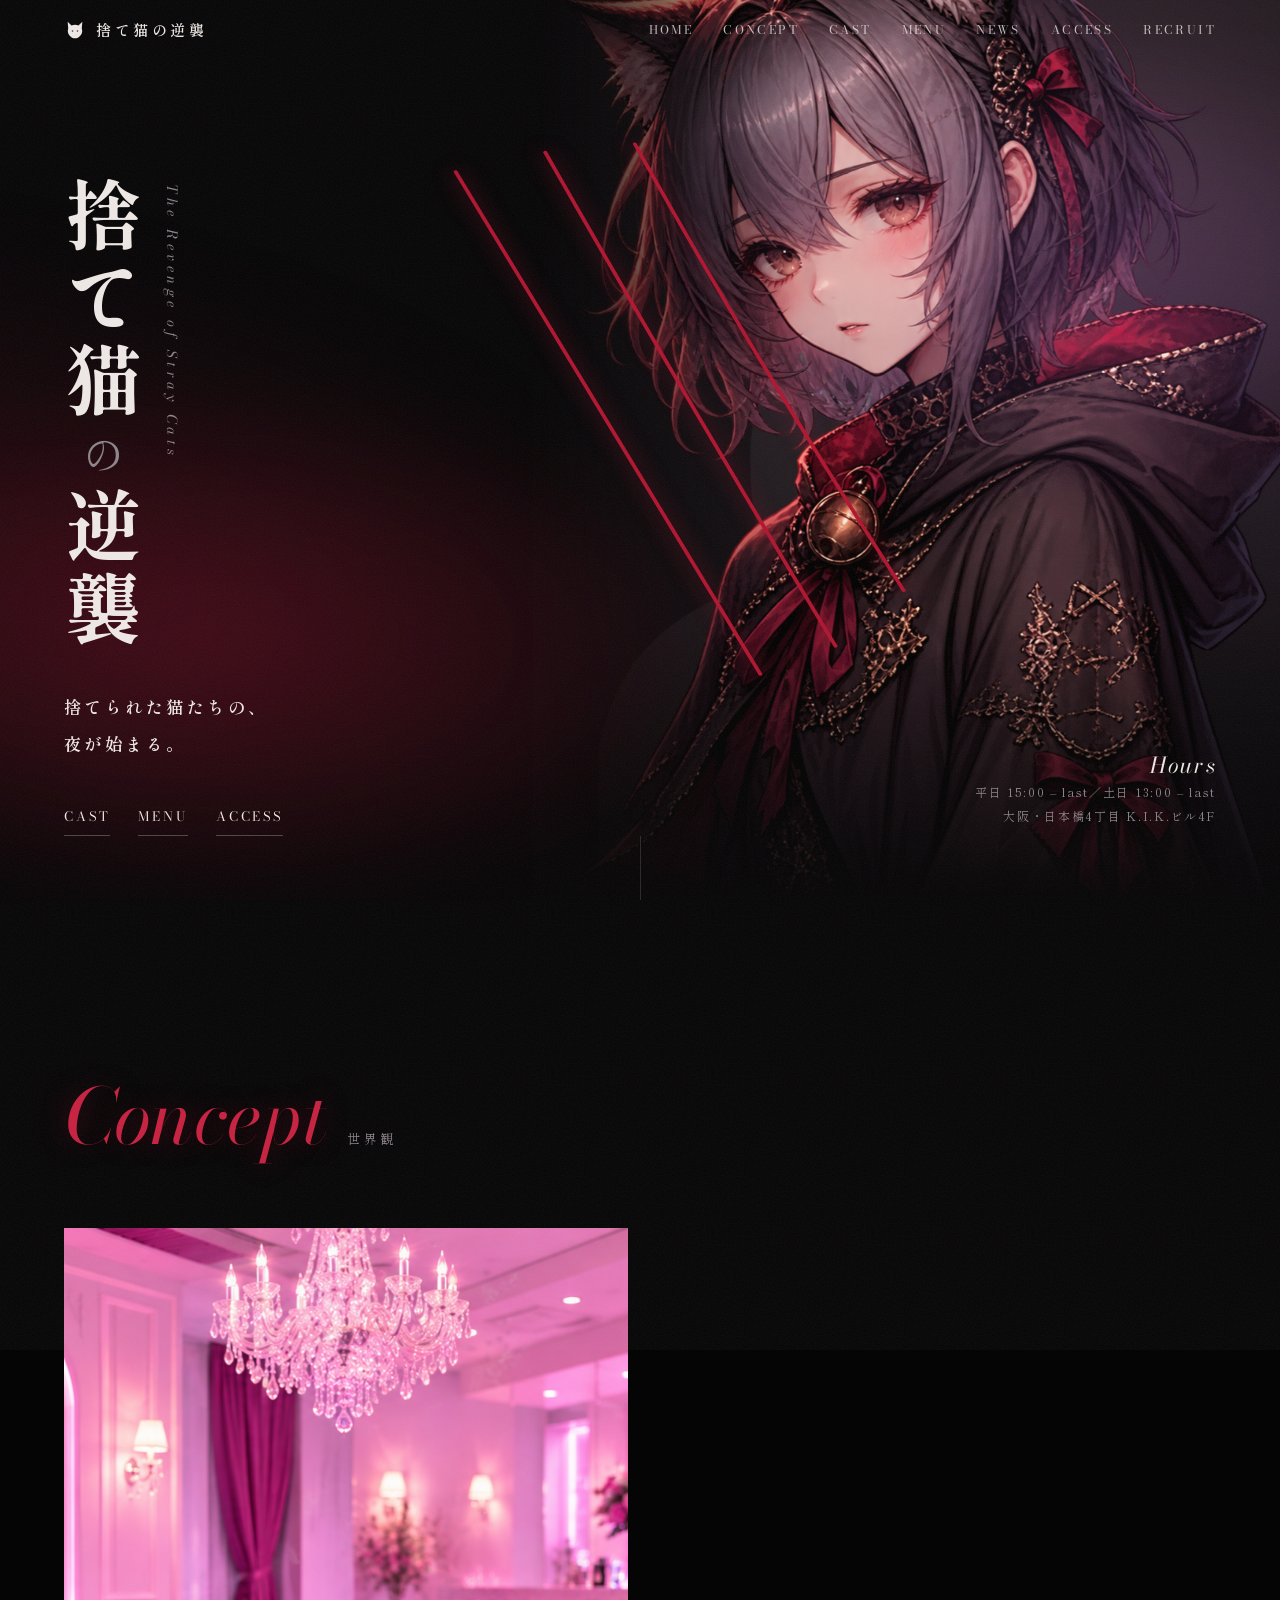
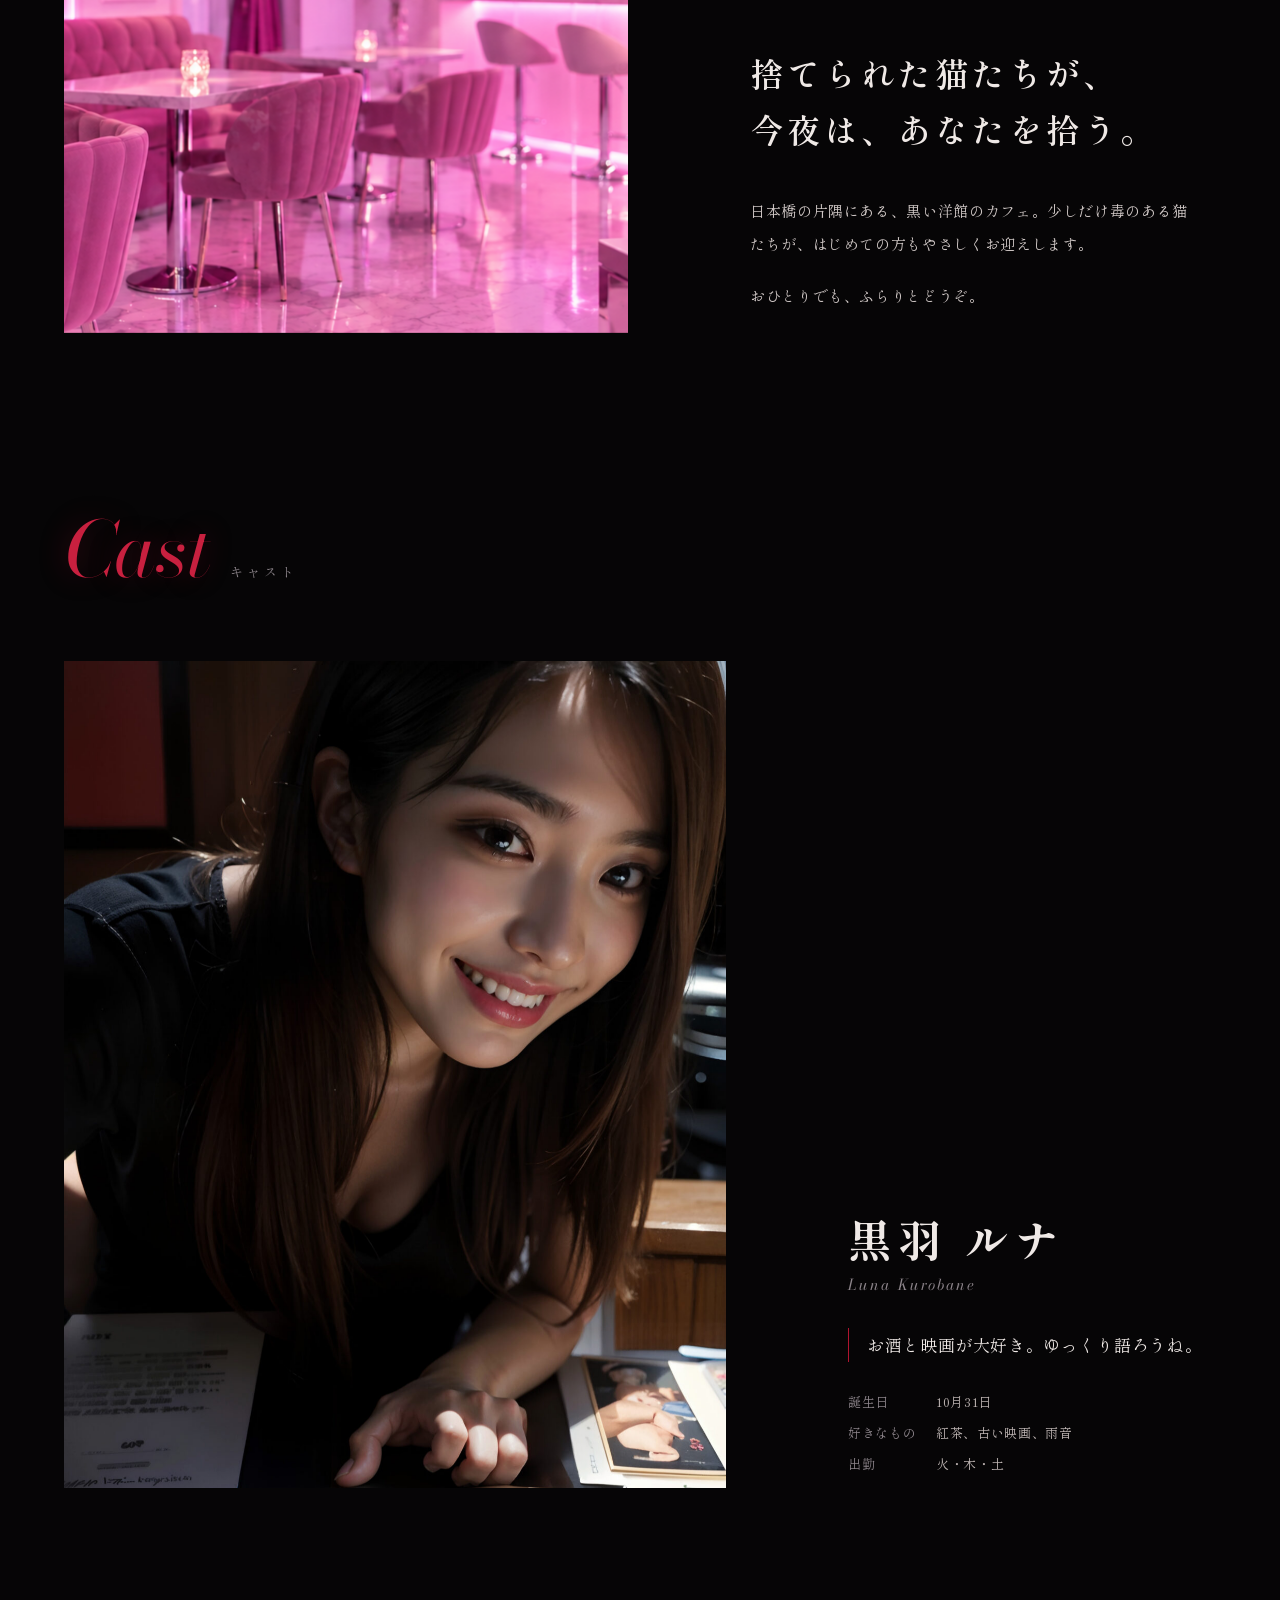
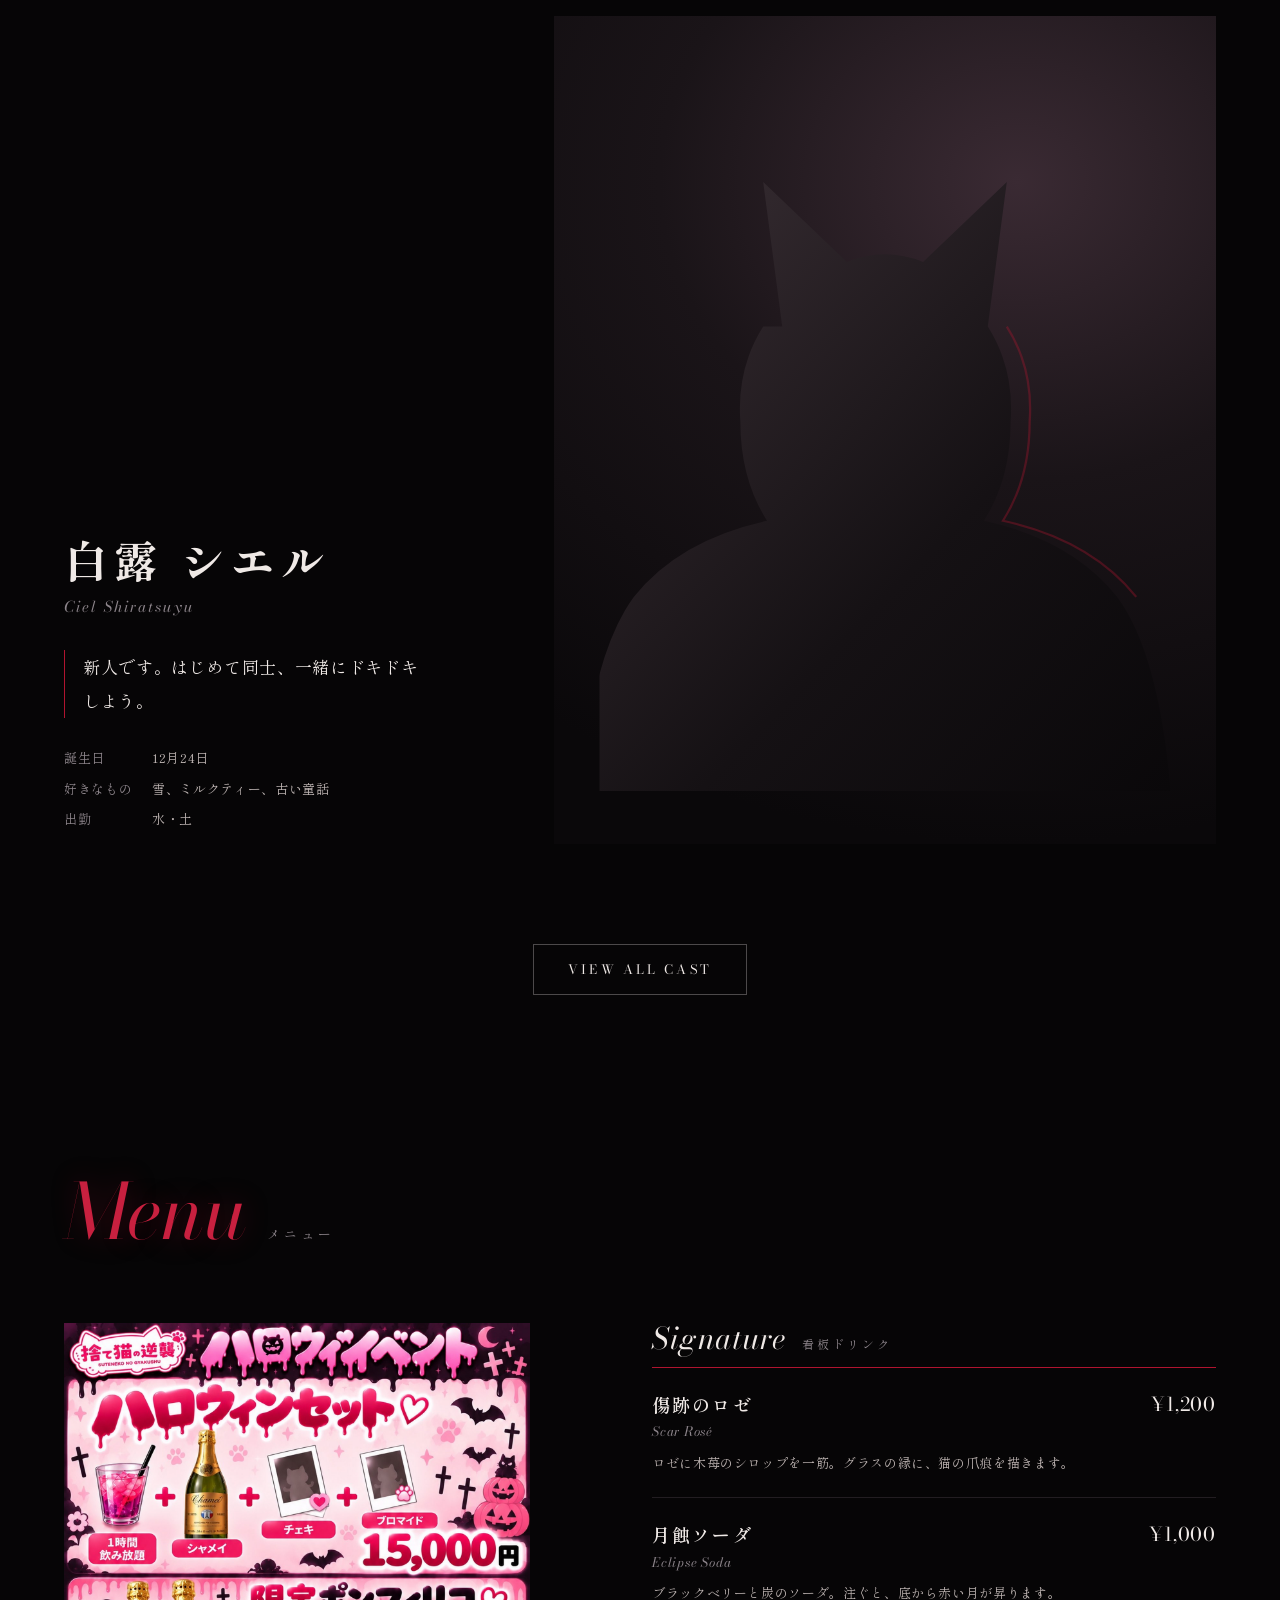
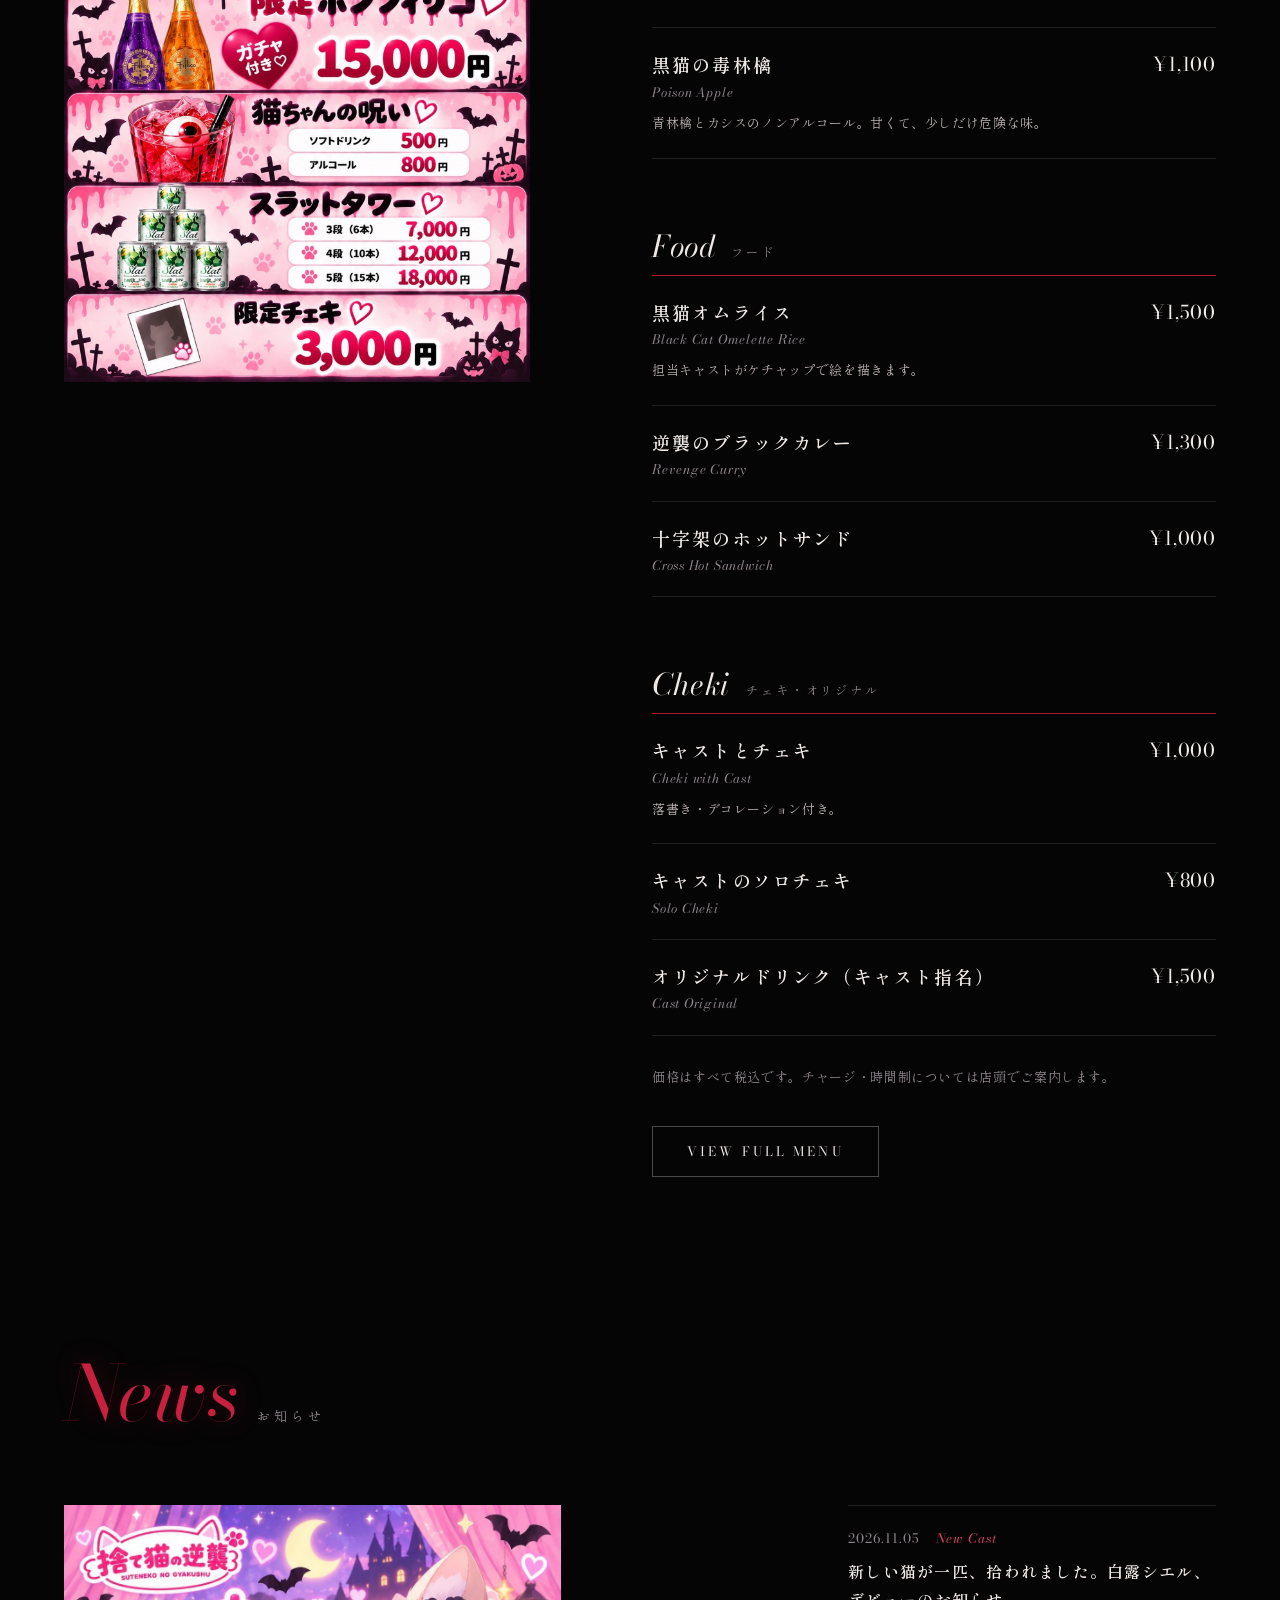
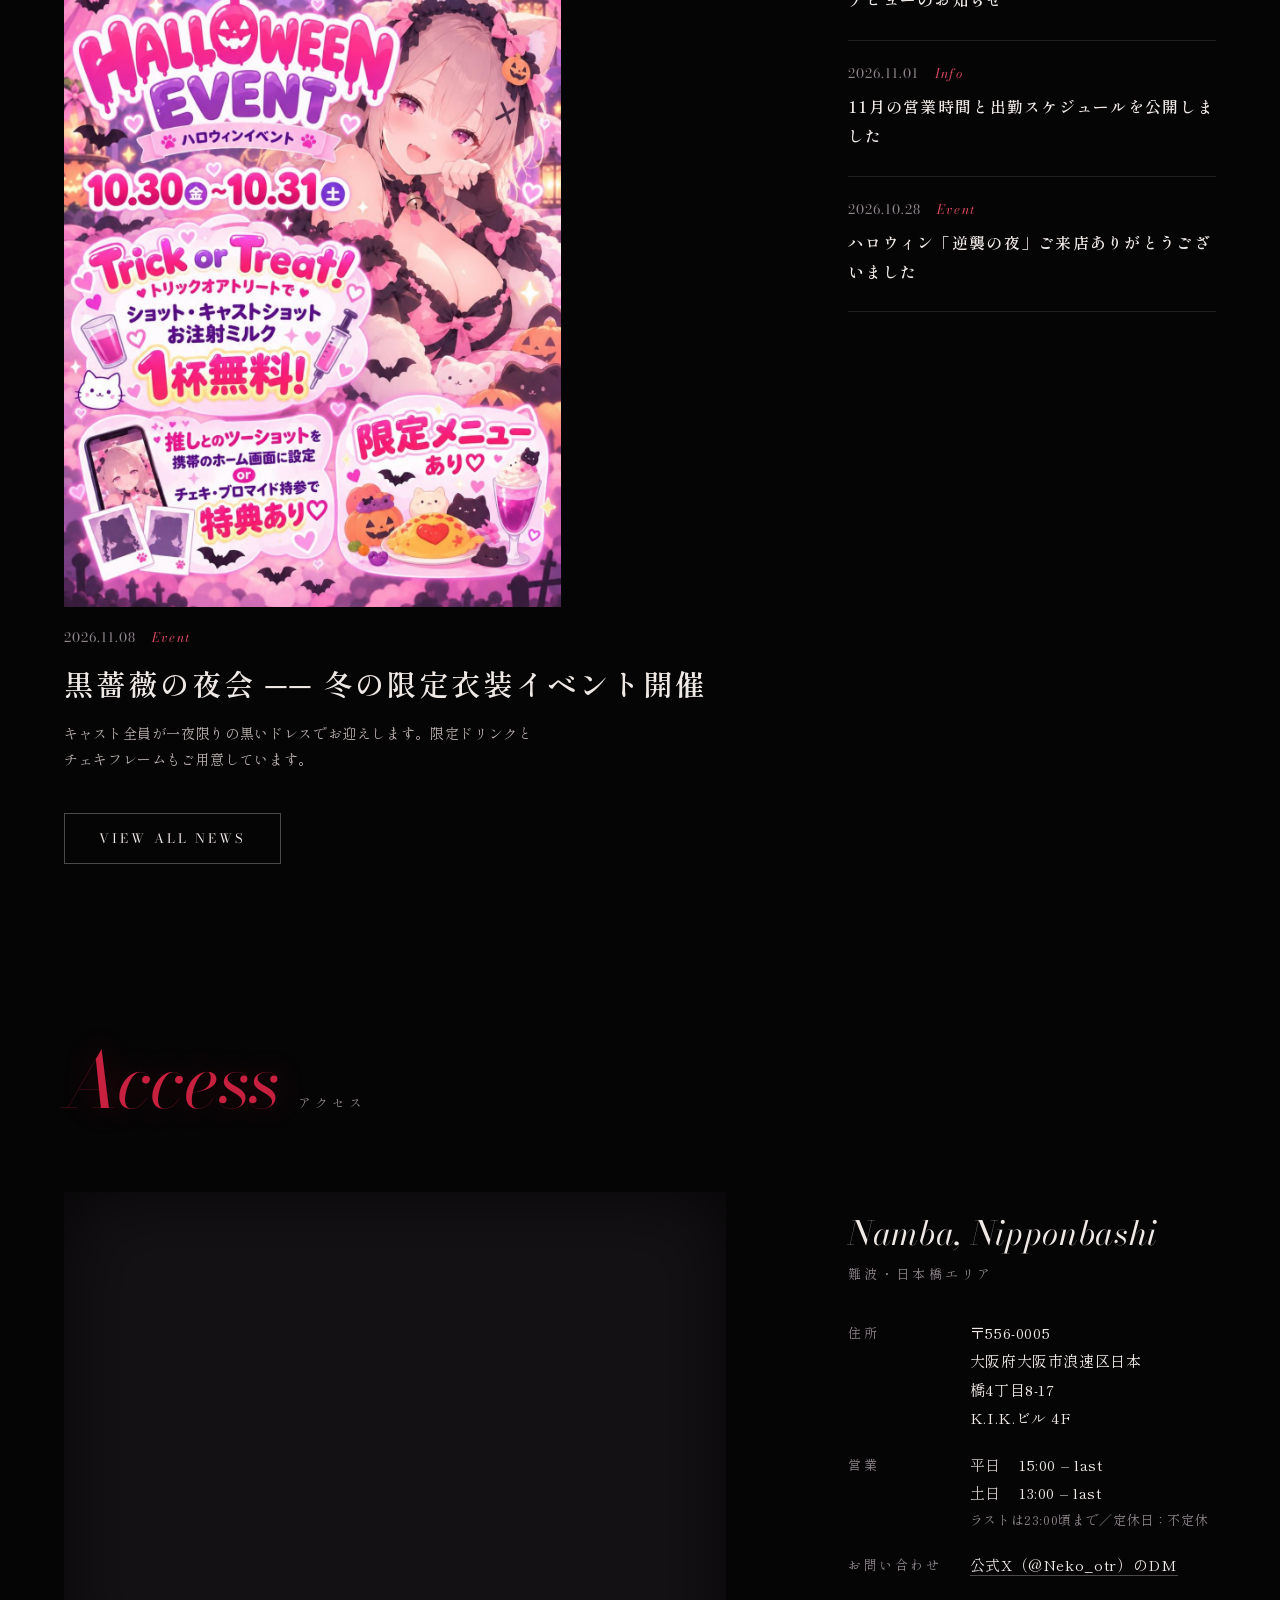
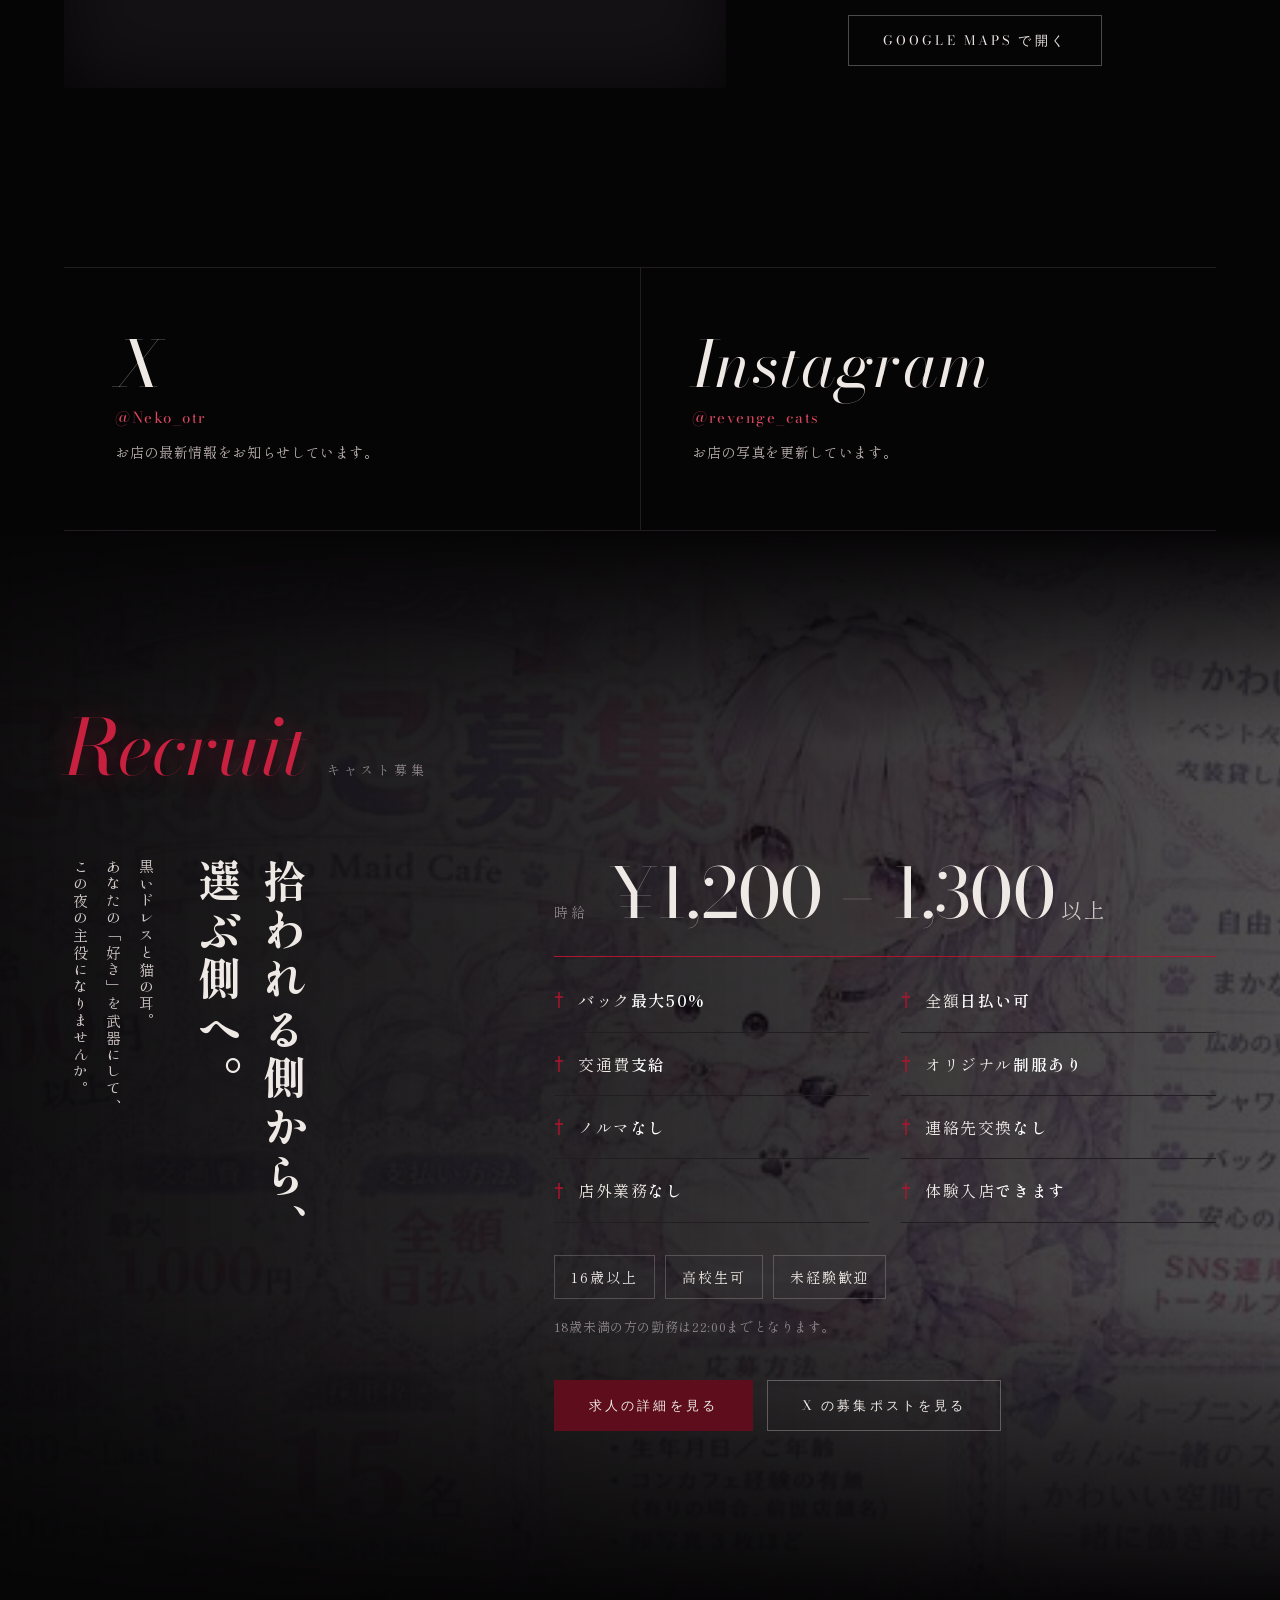
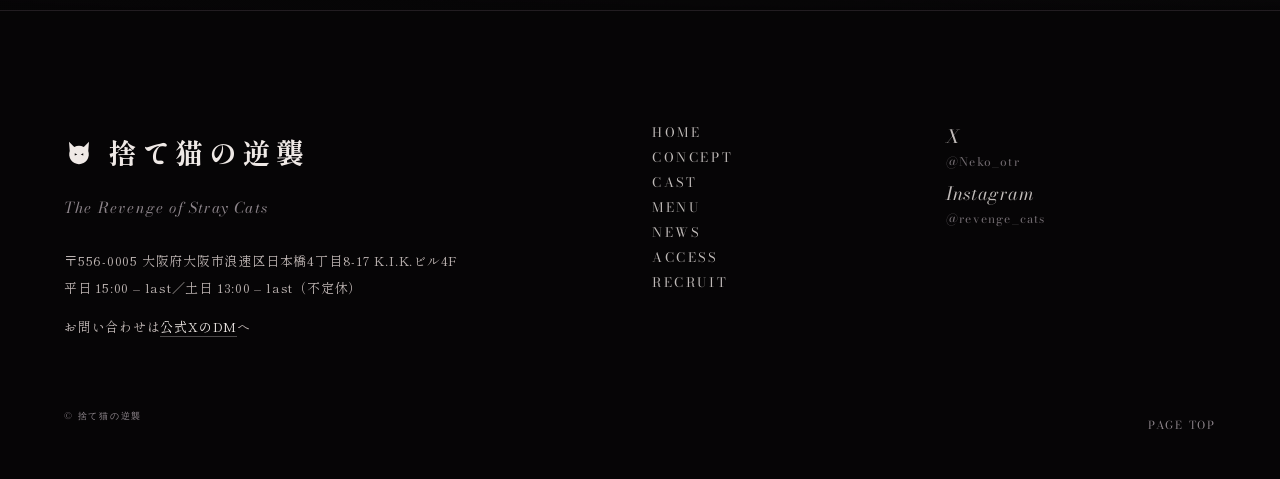
==== index.html @ 32bd5f4f "捨て猫の逆襲 公式サイトを追加 TOP・キャスト・メニュー・お知らせ・キャスト募集・404の各ページ、 共通のCSS/JS、更新用のデータ（data/）、画像、更新マニュアルを追加。  Co-Auth" ====
<!doctype html>
<html lang="ja">
<head>
<meta charset="utf-8">
<meta name="viewport" content="width=device-width, initial-scale=1, viewport-fit=cover">
<title>捨て猫の逆襲｜大阪・日本橋のゴシックコンセプトカフェ</title>
<meta name="description" content="大阪・日本橋（難波）のコンセプトカフェ「捨て猫の逆襲」公式サイト。捨てられた猫たちが、夜の日本橋で逆襲する。ゴシックな世界観のカフェです。営業時間は平日15:00〜、土日13:00〜。">
<meta name="theme-color" content="#060506">
<meta name="format-detection" content="telephone=no">
<meta property="og:type" content="website">
<meta property="og:site_name" content="捨て猫の逆襲">
<meta property="og:title" content="捨て猫の逆襲｜大阪・日本橋のゴシックコンセプトカフェ">
<meta property="og:description" content="大阪・日本橋（難波）のコンセプトカフェ「捨て猫の逆襲」公式サイト。捨てられた猫たちが、夜の日本橋で逆襲する。ゴシックな世界観のカフェです。営業時間は平日15:00〜、土日13:00〜。">
<meta property="og:image" content="img/ogp.png">
<meta property="og:image:width" content="1200">
<meta property="og:image:height" content="630">
<meta property="og:locale" content="ja_JP">
<meta name="twitter:card" content="summary_large_image">
<meta name="twitter:site" content="@Neko_otr">
<link rel="icon" href="img/favicon.svg" type="image/svg+xml">
<link rel="icon" href="img/favicon-32.png" sizes="32x32" type="image/png">
<link rel="apple-touch-icon" href="img/apple-touch-icon.png">
<link rel="preconnect" href="https://fonts.googleapis.com">
<link rel="preconnect" href="https://fonts.gstatic.com" crossorigin>
<link href="https://fonts.googleapis.com/css2?family=Bodoni+Moda:ital,opsz,wght@0,6..96,400;1,6..96,400&family=Shippori+Mincho+B1:wght@400;600;800&display=swap" rel="stylesheet">
<link rel="stylesheet" href="css/style.css?v=2026111208">
<script type="application/ld+json">
{
  "@context": "https://schema.org",
  "@type": "CafeOrCoffeeShop",
  "name": "捨て猫の逆襲",
  "alternateName": "The Revenge of Stray Cats",
  "description": "大阪・日本橋のゴシックコンセプトカフェ。",
  "address": {
    "@type": "PostalAddress",
    "postalCode": "556-0005",
    "addressRegion": "大阪府",
    "addressLocality": "大阪市浪速区",
    "streetAddress": "日本橋4丁目8-17 K.I.K.ビル4F",
    "addressCountry": "JP"
  },
  "openingHoursSpecification": [
    {
      "@type": "OpeningHoursSpecification",
      "dayOfWeek": [
        "Monday",
        "Tuesday",
        "Wednesday",
        "Thursday",
        "Friday"
      ],
      "opens": "15:00",
      "closes": "23:00"
    },
    {
      "@type": "OpeningHoursSpecification",
      "dayOfWeek": [
        "Saturday",
        "Sunday"
      ],
      "opens": "13:00",
      "closes": "23:00"
    }
  ],
  "sameAs": [
    "https://x.com/Neko_otr",
    "https://www.instagram.com/revenge_cats/"
  ]
}
</script>
</head>
<body>
<svg width="0" height="0" style="position:absolute" aria-hidden="true">
  <defs>
    <linearGradient id="silg" x1="0" y1="0" x2="1" y2="1"><stop offset="0" stop-color="#3b3036"/><stop offset=".6" stop-color="#151114"/><stop offset="1" stop-color="#0a080a"/></linearGradient>
    <symbol id="sil" viewBox="0 0 300 400">
      <path fill="url(#silg)" d="M96 128 86 52l44 42q20-8 40 0l44-42-10 76q14 22 12 50 0 30-14 52 46 10 70 40 22 30 28 102H-10q6-72 28-102 24-30 70-40-14-22-14-52-2-28 12-50Z"/>
      <path fill="none" stroke="#b0142f" stroke-opacity=".35" stroke-width="1.2" d="M214 128q14 22 12 50 0 30-14 52 46 10 70 40"/>
    </symbol>
    <symbol id="cat" viewBox="0 0 24 24"><path fill="currentColor" d="M4 3l4.2 4.1a9 9 0 0 1 7.6 0L20 3l-.6 7.3A8 8 0 0 1 12 21a8 8 0 0 1-7.4-10.7Z"/><path fill="#060506" d="M8.6 12.2l2 .9-2 .9zm6.8 0-2 .9 2 .9z"/></symbol>
  </defs>
</svg>

<div class="intro" id="intro" aria-hidden="true">
  <div class="half t"></div><div class="half b"></div>
  <div class="eyes-wrap"><div class="eyes"><svg viewBox="0 0 300 80" aria-hidden="true">
    <defs><clipPath id="eyeL"><path d="M22 40C40 20 96 18 124 44C98 60 46 60 22 40Z"/></clipPath></defs>
    <g class="open"><g class="blink">
      <g clip-path="url(#eyeL)">
        <rect width="150" height="80" fill="#9c0f28"/>
        <g class="look">
          <circle cx="74" cy="40" r="25" fill="#ec2a45"/>
          <path d="M50 51C62 65 86 65 98 51C88 59 60 59 50 51Z" fill="#ff8b97"/>
          <circle cx="74" cy="40" r="25" fill="none" stroke="#4a0614" stroke-width="2.2"/>
          <path class="pupil" d="M74 15C80 27 80 53 74 65C68 53 68 27 74 15Z" fill="#0a0306"/>
        </g>
        <path d="M0 0H150V48C110 21 40 21 0 44Z" fill="#3d0410" opacity=".78"/>
        <ellipse cx="62" cy="31" rx="7.5" ry="5" fill="#fff" transform="rotate(-22 62 31)"/>
        <circle cx="87" cy="50" r="2.8" fill="#fff"/>
        <circle cx="56" cy="42" r="1.3" fill="#fff" opacity=".85"/>
      </g>
      <path d="M3 21L18 31C40 8 100 6 131 42L124 45C96 21 42 23 22 40Z" fill="#050304"/>
      <path d="M22 40C46 60 98 60 124 44C99 64 44 64 22 40Z" fill="#050304"/>
      <path d="M124 45 131 42 129 49Z" fill="#050304"/>
    </g></g>
    <g transform="translate(300 0) scale(-1 1)"><g class="open"><g class="blink">
      <g clip-path="url(#eyeL)">
        <rect width="150" height="80" fill="#9c0f28"/>
        <g class="look">
          <circle cx="74" cy="40" r="25" fill="#ec2a45"/>
          <path d="M50 51C62 65 86 65 98 51C88 59 60 59 50 51Z" fill="#ff8b97"/>
          <circle cx="74" cy="40" r="25" fill="none" stroke="#4a0614" stroke-width="2.2"/>
          <path class="pupil" d="M74 15C80 27 80 53 74 65C68 53 68 27 74 15Z" fill="#0a0306"/>
        </g>
        <path d="M0 0H150V48C110 21 40 21 0 44Z" fill="#3d0410" opacity=".78"/>
        <ellipse cx="62" cy="31" rx="7.5" ry="5" fill="#fff" transform="rotate(-22 62 31)"/>
        <circle cx="87" cy="50" r="2.8" fill="#fff"/>
        <circle cx="56" cy="42" r="1.3" fill="#fff" opacity=".85"/>
      </g>
      <path d="M3 21L18 31C40 8 100 6 131 42L124 45C96 21 42 23 22 40Z" fill="#050304"/>
      <path d="M22 40C46 60 98 60 124 44C99 64 44 64 22 40Z" fill="#050304"/>
      <path d="M124 45 131 42 129 49Z" fill="#050304"/>
    </g></g></g>
  </svg></div></div>
  <p class="whisper">Welcome back, stray</p>
  <div class="rip"><i></i><i></i><i></i></div>
  <button class="skip" type="button" tabindex="-1">SKIP</button>
</div>

<header class="hd" id="hd">
  <a class="logo" href="#top" aria-label="捨て猫の逆襲 ホーム"><svg aria-hidden="true"><use href="#cat"/></svg>捨て猫の逆襲</a>
  <nav class="nav" aria-label="メイン">
    <a href="#top">HOME</a><a href="#concept">CONCEPT</a><a href="cast.html">CAST</a><a href="menu.html">MENU</a><a href="news.html">NEWS</a><a href="#access">ACCESS</a><a href="recruit.html">RECRUIT</a>
  </nav>
  <button class="burger" id="burger" type="button" aria-label="メニューを開く" aria-expanded="false" aria-controls="drawer"><span></span><span></span></button>
</header>
<div class="drawer" id="drawer">
  <a href="#top">Home <small>ホーム</small></a>
  <a href="#concept">Concept <small>世界観</small></a>
  <a href="cast.html">Cast <small>キャスト</small></a>
  <a href="menu.html">Menu <small>メニュー</small></a>
  <a href="news.html">News <small>お知らせ</small></a>
  <a href="#access">Access <small>アクセス</small></a>
  <a href="recruit.html">Recruit <small>求人</small></a>
  <div class="sns"><a href="https://x.com/Neko_otr" target="_blank" rel="noopener">X</a><a href="https://www.instagram.com/revenge_cats/" target="_blank" rel="noopener">Instagram</a></div>
</div>

<main id="top">
  <section class="hero" id="hero" aria-label="トップ">
    <div class="hero-photo">
      <div class="ph" data-photo="main" data-alt="捨て猫の逆襲の店内"><svg class="sil" viewBox="0 0 300 400" preserveAspectRatio="xMidYMax meet" aria-hidden="true"><use href="#sil"/></svg></div>
    </div>
    <div class="fog" aria-hidden="true"><i></i><i></i></div>
    <svg class="claw" viewBox="0 0 300 400" preserveAspectRatio="none" aria-hidden="true">
      <path d="M40 20 Q120 190 210 380"/><path d="M90 6 Q165 175 252 360"/><path d="M140 0 Q205 150 290 320"/>
    </svg>
    <div class="hero-copy">
      <div class="title">
        <h1 class="split" aria-label="捨て猫の逆襲"><span class="ch" aria-hidden="true" style="--i:0">捨</span><span class="ch" aria-hidden="true" style="--i:1">て</span><span class="ch" aria-hidden="true" style="--i:2">猫</span><span class="ch no" aria-hidden="true" style="--i:3">の</span><span class="ch" aria-hidden="true" style="--i:4">逆</span><span class="ch" aria-hidden="true" style="--i:5">襲</span></h1>
        <p class="en fade" style="animation-delay:4.2s">The Revenge of Stray Cats</p>
      </div>
      <div class="lower">
        <p class="catch fade" style="animation-delay:4.7s">捨てられた猫たちの、<br>夜が始まる。</p>
        <nav class="cta fade" style="animation-delay:5.0s" aria-label="主要リンク">
          <a href="#cast">CAST</a><a href="#menu">MENU</a><a href="#access">ACCESS</a>
        </nav>
        <p class="open-info fade" style="animation-delay:5.2s"><b>Hours</b>平日 15:00 – last／土日 13:00 – last<br>大阪・日本橋4丁目 K.I.K.ビル4F</p>
      </div>
    </div>
    <p class="open-info desk fade" style="animation-delay:5.2s"><b>Hours</b>平日 15:00 – last／土日 13:00 – last<br>大阪・日本橋4丁目 K.I.K.ビル4F</p>
    <span class="scroll" aria-hidden="true"></span>
  </section>

  <section class="sec concept" id="concept">
    <div class="sec-head"><h2>Concept</h2><p>世界観</p></div>
    <div class="concept-photo ph reveal" data-photo="concept" data-alt="捨て猫の逆襲の世界観"><svg class="sil" viewBox="0 0 300 400" preserveAspectRatio="xMidYMax meet" aria-hidden="true"><use href="#sil"/></svg></div>
    <div class="concept-text reveal">
      <h3><span class="nw">捨てられた猫たちが、</span><br><span class="nw">今夜は、あなたを拾う。</span></h3>
      <p>日本橋の片隅にある、黒い洋館のカフェ。少しだけ毒のある猫たちが、はじめての方もやさしくお迎えします。</p>
      <p>おひとりでも、ふらりとどうぞ。</p>
    </div>
  </section>

  <section class="sec sec-follow" id="cast">
    <div class="sec-head"><h2>Cast</h2><p>キャスト</p></div>
    <div class="cast-list" data-render="cast-top"></div>
    <div class="more"><a class="btn" href="cast.html">VIEW ALL CAST</a></div>
  </section>

  <section class="sec sec-follow" id="menu">
    <div class="sec-head"><h2>Menu</h2><p>メニュー</p></div>
    <div class="grid12">
      <div class="menu-photo ph plain ph-natural reveal" data-photo="menu" data-zoom data-alt="捨て猫の逆襲のメニュー"></div>
      <div class="menu-list">
        <div data-render="menu-top"></div>
        <p class="menu-note">価格はすべて税込です。チャージ・時間制については店頭でご案内します。</p>
        <div class="menu-more"><a class="btn" href="menu.html">VIEW FULL MENU</a></div>
      </div>
    </div>
  </section>

  <section class="sec sec-follow" id="news">
    <div class="sec-head"><h2>News</h2><p>お知らせ</p></div>
    <div class="grid12" data-render="news-top"></div>
    <div class="news-more"><a class="btn" href="news.html">VIEW ALL NEWS</a></div>
  </section>

  <section class="sec sec-follow" id="access">
    <div class="sec-head"><h2>Access</h2><p>アクセス</p></div>
    <div class="grid12">
      <div class="map reveal">
        <iframe title="捨て猫の逆襲の地図" loading="lazy" referrerpolicy="no-referrer-when-downgrade" src="https://www.google.com/maps?q=%E5%A4%A7%E9%98%AA%E5%BA%9C%E5%A4%A7%E9%98%AA%E5%B8%82%E6%B5%AA%E9%80%9F%E5%8C%BA%E6%97%A5%E6%9C%AC%E6%A9%8B4%E4%B8%81%E7%9B%AE8-17&amp;z=17&amp;output=embed"></iframe>
      </div>
      <div class="access-info reveal">
        <p class="area">Namba, Nipponbashi<small>難波・日本橋エリア</small></p>
        <dl class="info-list">
          <dt>住所</dt><dd>〒556-0005<br>大阪府大阪市浪速区日本橋<span class="nw">4丁目8-17</span><br><span class="nw">K.I.K.ビル 4F</span></dd>
          <dt>営業</dt><dd><div class="hours"><span>平日</span><span>15:00 – last</span><span>土日</span><span>13:00 – last</span></div><span class="hint">ラストは23:00頃まで／定休日：不定休</span></dd>
          <dt>お問い合わせ</dt><dd><a href="https://x.com/Neko_otr" target="_blank" rel="noopener">公式X（@Neko_otr）のDM</a></dd>
        </dl>
        <a class="btn" href="https://www.google.com/maps/search/?api=1&amp;query=%E5%A4%A7%E9%98%AA%E5%BA%9C%E5%A4%A7%E9%98%AA%E5%B8%82%E6%B5%AA%E9%80%9F%E5%8C%BA%E6%97%A5%E6%9C%AC%E6%A9%8B4%E4%B8%81%E7%9B%AE8-17" target="_blank" rel="noopener">GOOGLE MAPS で開く</a>
      </div>
    </div>
  </section>

  <section class="sec sns-sec" id="sns" aria-label="公式SNS">
    <div class="sns-row reveal">
      <a class="sns-card" href="https://x.com/Neko_otr" target="_blank" rel="noopener">
        <span class="name">X</span><span class="handle">@Neko_otr</span><p>お店の最新情報をお知らせしています。</p>
      </a>
      <a class="sns-card" href="https://www.instagram.com/revenge_cats/" target="_blank" rel="noopener">
        <span class="name">Instagram</span><span class="handle">@revenge_cats</span><p>お店の写真を更新しています。</p>
      </a>
    </div>
  </section>

  <section class="sec recruit" id="recruit">
    <div class="recruit-bg" aria-hidden="true"><div class="ph" data-photo="recruit"><svg class="sil" viewBox="0 0 300 400" preserveAspectRatio="xMidYMax meet" aria-hidden="true"><use href="#sil"/></svg></div></div>
    <div class="sec-head"><h2>Recruit</h2><p>キャスト募集</p></div>
    <div class="grid12">
      <div class="recruit-lead reveal">
        <h3>拾われる側から、<br>選ぶ側へ。</h3>
        <p>黒いドレスと猫の耳。<br>あなたの「好き」を武器にして、<br>この夜の主役になりませんか。</p>
      </div>
      <div class="recruit-body reveal">
        <dl class="wage"><dt>時給</dt><dd>¥1,200 – 1,300<small>以上</small></dd></dl>
        <ul class="perks"><li><svg viewBox="0 0 10 16" aria-hidden="true"><path d="M5 0v16M1 5h8" stroke="currentColor" stroke-width="1.4" fill="none"/></svg><span>バック<b>最大50%</b></span></li><li><svg viewBox="0 0 10 16" aria-hidden="true"><path d="M5 0v16M1 5h8" stroke="currentColor" stroke-width="1.4" fill="none"/></svg><span>全額<b>日払い可</b></span></li><li><svg viewBox="0 0 10 16" aria-hidden="true"><path d="M5 0v16M1 5h8" stroke="currentColor" stroke-width="1.4" fill="none"/></svg><span>交通費<b>支給</b></span></li><li><svg viewBox="0 0 10 16" aria-hidden="true"><path d="M5 0v16M1 5h8" stroke="currentColor" stroke-width="1.4" fill="none"/></svg><span>オリジナル<b>制服あり</b></span></li><li><svg viewBox="0 0 10 16" aria-hidden="true"><path d="M5 0v16M1 5h8" stroke="currentColor" stroke-width="1.4" fill="none"/></svg><span>ノルマ<b>なし</b></span></li><li><svg viewBox="0 0 10 16" aria-hidden="true"><path d="M5 0v16M1 5h8" stroke="currentColor" stroke-width="1.4" fill="none"/></svg><span>連絡先交換<b>なし</b></span></li><li><svg viewBox="0 0 10 16" aria-hidden="true"><path d="M5 0v16M1 5h8" stroke="currentColor" stroke-width="1.4" fill="none"/></svg><span>店外業務<b>なし</b></span></li><li><svg viewBox="0 0 10 16" aria-hidden="true"><path d="M5 0v16M1 5h8" stroke="currentColor" stroke-width="1.4" fill="none"/></svg><span>体験入店<b>できます</b></span></li></ul>
        <div class="qual"><span>16歳以上</span><span>高校生可</span><span>未経験歓迎</span></div>
        <p class="recruit-note">18歳未満の方の勤務は22:00までとなります。</p>
        <div class="recruit-cta">
          <a class="btn solid" href="recruit.html">求人の詳細を見る</a>
          <a class="btn" href="https://x.com/Neko_otr/status/2076818822322127240" target="_blank" rel="noopener">X の募集ポストを見る</a>
        </div>
      </div>
    </div>
  </section>
</main>
<footer class="ft">
  <div class="ft-top">
    <div class="ft-brand">
      <a class="ft-logo" href="#top"><svg aria-hidden="true"><use href="#cat"/></svg>捨て猫の逆襲</a>
      <p>The Revenge of Stray Cats</p>
      <p class="ft-addr">〒556-0005 大阪府大阪市浪速区日本橋<span class="nw">4丁目8-17</span> <span class="nw">K.I.K.ビル4F</span><br>平日 15:00 – last／土日 13:00 – last（不定休）</p>
      <p class="ft-contact">お問い合わせは<a href="https://x.com/Neko_otr" target="_blank" rel="noopener">公式XのDM</a>へ</p>
    </div>
    <nav class="ft-nav" aria-label="フッター"><a href="#top">HOME</a><a href="#concept">CONCEPT</a><a href="cast.html">CAST</a><a href="menu.html">MENU</a><a href="news.html">NEWS</a><a href="#access">ACCESS</a><a href="recruit.html">RECRUIT</a></nav>
    <div class="ft-sns"><a href="https://x.com/Neko_otr" target="_blank" rel="noopener">X<small>@Neko_otr</small></a><a href="https://www.instagram.com/revenge_cats/" target="_blank" rel="noopener">Instagram<small>@revenge_cats</small></a></div>
  </div>
  <div class="ft-bottom"><small>© 捨て猫の逆襲</small><button class="totop" type="button">PAGE TOP</button></div>
</footer>

<script src="data/photos.js"></script>
<script src="data/cast.js"></script>
<script src="data/menu.js"></script>
<script src="data/news.js"></script>
<script src="js/main.js?v=2026111208"></script>
</body>
</html>
---- css/style.css ----
/* =========================================================
   捨て猫の逆襲 ── サイト共通スタイル
   ========================================================= */
:root{
  --black:#060506; --coal:#141114; --char:#221d21; --ash:#8d858b;
  --bone:#efe9e6; --wine:#5e0d1c; --blood:#b0142f; --violet:#3a2140;
  --serif-en:"Bodoni Moda", "Times New Roman", serif;
  --serif-jp:"Shippori Mincho B1", "Hiragino Mincho ProN", "Yu Mincho", serif;
  --ease:cubic-bezier(.22,.61,.2,1);
  --gutter:clamp(20px,5vw,72px);
}
*{box-sizing:border-box;margin:0;padding:0}
html{scroll-behavior:smooth;-webkit-text-size-adjust:100%}
body{background:var(--black);color:var(--bone);font-family:var(--serif-jp);font-size:16px;line-height:1.9;letter-spacing:.04em;overflow-x:hidden;line-break:strict;overflow-wrap:break-word}
a{color:inherit;text-decoration:none}
/* 見出しの最後の行に1文字だけ残らないようにする */
h1,h2,h3,h4,p,dd{text-wrap:pretty}
img,svg{display:block}
.nw{white-space:nowrap}
:focus-visible{outline:1px solid var(--blood);outline-offset:4px}
/* 微細ノイズ */
body::after{content:"";position:fixed;inset:-50%;pointer-events:none;z-index:90;opacity:.07;
  background-image:url("data:image/svg+xml,%3Csvg xmlns='http://www.w3.org/2000/svg' width='160' height='160'%3E%3Cfilter id='n'%3E%3CfeTurbulence type='fractalNoise' baseFrequency='.9' numOctaves='2' stitchTiles='stitch'/%3E%3C/filter%3E%3Crect width='100%25' height='100%25' filter='url(%23n)'/%3E%3C/svg%3E");}

/* ===== 写真の枠（写真がないときは猫のシルエット） ===== */
.ph{position:relative;overflow:hidden;background:
  radial-gradient(120% 80% at 70% 20%, #3a2a33 0%, #1a1418 45%, #0a080a 100%);}
.ph svg.sil{position:absolute;inset:auto 0 0 0;width:100%;height:92%}
.ph img{position:absolute;inset:0;z-index:1;width:100%;height:100%;object-fit:cover}
.ph.plain::before{content:"";position:absolute;inset:0;background:radial-gradient(60% 50% at 50% 60%,rgba(176,20,47,.18),transparent 70%)}
/* メニュー・お知らせの写真（チラシなど文字入り）：切り抜かずに全体を表示。
   枠は写真と同じ形（JSで設定）。高さの上限を超える分は、同じ写真を暗くぼかして左右を埋める */
.ph-natural.has-img::before{content:"";position:absolute;inset:-40px;background:var(--ph-bg) center/cover no-repeat;filter:blur(28px) brightness(.3)}
.ph-natural.has-img img{object-fit:contain}
.ph-natural.has-img svg.sil{display:none}
.ph .zoom{position:absolute;inset:0;z-index:2;cursor:zoom-in}

/* ===== Header ===== */
.hd{position:fixed;inset:0 0 auto 0;z-index:50;height:60px;display:flex;align-items:center;justify-content:space-between;padding:0 var(--gutter);transition:background .6s var(--ease),height .6s var(--ease)}
.hd.is-scrolled{background:rgba(6,5,6,.78);backdrop-filter:blur(10px);-webkit-backdrop-filter:blur(10px);height:52px}
.logo{display:flex;align-items:center;gap:10px;font-weight:600;font-size:15px;letter-spacing:.24em}
.logo svg{width:22px;height:22px}
.nav{display:flex;gap:30px;font:400 12px/1 var(--serif-en);letter-spacing:.2em}
.nav a{position:relative;padding:6px 0;opacity:.8;transition:opacity .4s}
.nav a::after{content:"";position:absolute;left:0;right:100%;bottom:0;height:1px;background:var(--blood);transition:right .5s var(--ease)}
.nav a:hover,.nav a[aria-current="page"]{opacity:1}
.nav a:hover::after,.nav a[aria-current="page"]::after{right:0}
.burger{display:none;width:44px;height:44px;background:none;border:0;color:var(--bone);cursor:pointer;position:relative}
.burger span{position:absolute;left:11px;right:11px;height:1px;background:currentColor;transition:transform .5s var(--ease),top .5s var(--ease)}
.burger span:nth-child(1){top:18px}.burger span:nth-child(2){top:25px;left:19px}
.menu-open .burger span:nth-child(1){top:22px;transform:rotate(30deg)}
.menu-open .burger span:nth-child(2){top:22px;left:11px;transform:rotate(-30deg)}
.drawer{position:fixed;inset:0;z-index:45;background:rgba(6,5,6,.97);display:flex;flex-direction:column;justify-content:center;padding:72px var(--gutter) 32px;gap:6px;overflow-y:auto;opacity:0;visibility:hidden;transition:opacity .6s var(--ease),visibility .6s}
.menu-open .drawer{opacity:1;visibility:visible;transition:opacity .6s var(--ease),visibility 0s}
.drawer a{font:400 36px/1.5 var(--serif-en);font-style:italic;letter-spacing:.04em;display:flex;align-items:baseline;gap:16px}
.drawer a small{font:400 12px var(--serif-jp);color:var(--ash);font-style:normal;letter-spacing:.2em}
.drawer a[aria-current="page"]{color:#c8203f}
.drawer .sns{margin-top:36px;display:flex;gap:22px}
.drawer .sns a{font-size:14px;font-style:normal}

/* ===== HERO（TOP） ===== */
.hero{position:relative;min-height:100svh;display:grid;grid-template-columns:minmax(0,5fr) minmax(0,7fr);isolation:isolate;overflow:hidden}
.hero-photo{grid-column:2;position:relative;min-height:100svh;overflow:hidden}
.hero-photo .ph{position:absolute;inset:0;transform:translate3d(var(--px,0),var(--py,0),0) scale(1.06);transition:transform 1.4s var(--ease)}
.hero-photo .ph svg.sil{height:86%;transform:scale(1.06);animation:slowzoom 14s var(--ease) forwards}
@keyframes slowzoom{to{transform:scale(1)}}
.hero-photo::after{content:"";position:absolute;inset:0;background:
  linear-gradient(90deg,var(--black) 0%,rgba(6,5,6,0) 35%),
  linear-gradient(0deg,var(--black) 0%,rgba(6,5,6,0) 30%);pointer-events:none}
/* 煙 */
.fog{position:absolute;inset:-25%;z-index:2;pointer-events:none;mix-blend-mode:screen}
.fog i{position:absolute;inset:0;filter:blur(40px);opacity:.75;
  background:radial-gradient(38% 26% at 28% 64%,rgba(120,16,36,.55),transparent 70%),radial-gradient(30% 24% at 72% 36%,rgba(74,38,84,.55),transparent 70%);
  animation:drift 28s ease-in-out infinite alternate}
.fog i+i{animation-duration:37s;animation-direction:alternate-reverse;opacity:.5;transform:scale(1.3) rotate(12deg)}
@keyframes drift{from{transform:translate3d(-7%,3%,0) scale(1.05)}to{transform:translate3d(7%,-4%,0) scale(1.3)}}
/* 爪痕 */
.claw{position:absolute;z-index:3;left:30%;top:16%;width:42%;height:62%;pointer-events:none;overflow:visible}
.claw path{fill:none;stroke:var(--blood);stroke-width:2.2;stroke-linecap:round;stroke-dasharray:600;stroke-dashoffset:600;animation:slash 1.1s var(--ease) forwards;filter:drop-shadow(0 0 6px rgba(176,20,47,.7))}
.claw path:nth-child(1){animation-delay:4.1s}.claw path:nth-child(2){animation-delay:4.25s}.claw path:nth-child(3){animation-delay:4.4s}
@keyframes slash{to{stroke-dashoffset:0}}

.hero-copy{grid-column:1;grid-row:1;position:relative;z-index:4;display:flex;flex-direction:column;justify-content:flex-end;padding:100px 0 64px var(--gutter)}
.title{display:flex;gap:clamp(18px,2.4vw,34px);align-items:flex-start;transform:translate3d(calc(var(--px,0px) * -.5),calc(var(--py,0px) * -.5),0);transition:transform 1.6s var(--ease)}
.title h1{writing-mode:vertical-rl;font-weight:800;font-size:clamp(56px,min(6vw,10.5vh),104px);line-height:1;letter-spacing:.08em;margin-right:-.08em}
.title h1 .no{font-weight:400;font-size:.52em;color:var(--ash);margin:.2em 0}
.title .en{writing-mode:vertical-rl;font:italic 400 clamp(13px,1.1vw,16px)/1 var(--serif-en);letter-spacing:.32em;color:var(--ash);padding-top:8px}
.catch{margin-top:36px;font-size:clamp(16px,1.35vw,19px);font-weight:600;letter-spacing:.2em;line-height:2.1}
.cta{display:flex;gap:28px;margin-top:36px;font:400 13px/1 var(--serif-en);letter-spacing:.22em}
.cta a{padding:12px 0;border-bottom:1px solid rgba(239,233,230,.28);transition:border-color .5s,color .5s}
.cta a:hover,.cta a:focus-visible{border-color:var(--blood);color:#fff}
.open-info{position:absolute;right:var(--gutter);bottom:72px;z-index:4;text-align:right;font-size:12px;line-height:2;color:var(--ash);letter-spacing:.14em}
.open-info b{display:block;color:var(--bone);font:400 22px/1.3 var(--serif-en);font-style:italic;letter-spacing:.06em}
.hero-copy .open-info{display:none}
.scroll{position:absolute;left:50%;bottom:0;z-index:4;width:1px;height:64px;background:rgba(239,233,230,.15);overflow:hidden}
.scroll::after{content:"";position:absolute;left:0;top:-40%;width:1px;height:40%;background:var(--bone);animation:drip 2.6s var(--ease) infinite}
@keyframes drip{to{top:100%}}
/* 店名が1文字ずつ現れる */
.split .ch{display:inline-block;opacity:0;filter:blur(16px);transform:translateY(-.3em) scale(1.18);animation:chIn 1.5s var(--ease) forwards;animation-delay:calc(3.3s + var(--i) * .14s)}
@keyframes chIn{to{opacity:1;filter:blur(0);transform:none}}
.fade{opacity:0;animation:fadein 1.8s var(--ease) forwards}
@keyframes fadein{to{opacity:1}}

/* ===== 開幕演出：暗闇の猫の目 → 爪が画面を裂いて開幕 ===== */
.intro{position:fixed;inset:0;z-index:200;cursor:pointer;overflow:hidden}
.intro .half{position:absolute;inset:0;background:var(--black);transition:transform 1.5s cubic-bezier(.76,0,.18,1)}
.intro .t{clip-path:polygon(0 0,100% 0,100% calc(56% - 16.25vw),0 calc(56% + 16.25vw))}
.intro .b{clip-path:polygon(0 calc(56% + 16.25vw),100% calc(56% - 16.25vw),100% 100%,0 100%)}
.intro.open .t{transform:translate(-4%,-78%)}
.intro.open .b{transform:translate(4%,78%)}
.intro.done{display:none}
.eyes-wrap{position:absolute;left:50%;top:44%;width:min(64vw,340px);transform:translate(-50%,-50%);transition:opacity .5s}
.eyes-wrap::before{content:"";position:absolute;left:50%;top:50%;width:180%;aspect-ratio:2.4;transform:translate(-50%,-50%);border-radius:50%;
  background:radial-gradient(closest-side,rgba(120,14,34,.22),rgba(60,10,24,.08) 55%,transparent);opacity:0;animation:fadein 2s .5s ease forwards}
.intro.open .eyes-wrap,.intro.open .rip{opacity:0}
.eyes svg{width:100%;overflow:visible;filter:drop-shadow(0 0 6px rgba(236,42,69,.45)) drop-shadow(0 0 26px rgba(150,12,36,.4))}
.eyes .open{transform-box:fill-box;transform-origin:50% 55%;transform:scaleY(0);animation:lidOpen 1s .35s cubic-bezier(.3,0,.15,1) forwards}
@keyframes lidOpen{0%{transform:scaleY(0)}60%{transform:scaleY(.82)}100%{transform:scaleY(1)}}
.eyes .blink{transform-box:fill-box;transform-origin:50% 55%;animation:blink .3s 1.75s ease-in-out}
@keyframes blink{50%{transform:scaleY(.06)}}
.eyes .look{animation:look 1.4s 1.15s cubic-bezier(.45,0,.2,1) forwards}
@keyframes look{0%{transform:translateX(0)}35%,60%{transform:translateX(-6px)}100%{transform:translateX(0)}}
.eyes .pupil{transform-box:fill-box;transform-origin:center;transform:scaleX(2.4);animation:narrow 2.2s .4s cubic-bezier(.3,0,.2,1) forwards}
@keyframes narrow{45%{transform:scaleX(1.1)}100%{transform:scaleX(.42)}}
.intro .whisper{position:absolute;left:0;right:0;top:calc(44% + 64px);text-align:center;font:italic 400 13px/1 var(--serif-en);letter-spacing:.3em;color:var(--ash);opacity:0;animation:fadein 1s .9s ease forwards}
.intro.open .whisper{opacity:0!important;transition:opacity .3s}
.rip{position:absolute;left:50%;top:56%;width:0;height:0;transform:rotate(-18deg);transition:opacity .6s .5s}
.rip i{position:absolute;left:-80vmax;width:160vmax;height:2px;background:#ff2b4c;box-shadow:0 0 10px rgba(255,43,76,.9),0 0 24px rgba(255,43,76,.5);transform:scaleX(0);transform-origin:left;animation:ripx .34s cubic-bezier(.6,0,.3,1) forwards}
.rip i:nth-child(1){top:-14px;animation-delay:2.45s}.rip i:nth-child(2){top:0;height:3px;animation-delay:2.53s}.rip i:nth-child(3){top:14px;animation-delay:2.61s}
@keyframes ripx{to{transform:scaleX(1)}}
.intro .skip{position:absolute;right:var(--gutter);bottom:28px;font:400 11px/1 var(--serif-en);letter-spacing:.24em;color:var(--ash);background:none;border:0;cursor:pointer;padding:10px 0}

/* ===== セクション共通 ===== */
.sec{padding:clamp(96px,14vw,180px) var(--gutter);position:relative}
.sec.sec-follow{padding-top:0;scroll-margin-top:72px}
.sec-head{display:flex;align-items:baseline;gap:20px;margin-bottom:clamp(40px,6vw,72px)}
.sec-head h2{font:italic 400 clamp(44px,6vw,88px)/1 var(--serif-en);letter-spacing:-.01em;color:#c8203f;text-shadow:0 0 28px rgba(176,20,47,.35)}
.sec-head p{font-size:13px;color:var(--ash);letter-spacing:.3em}
.grid12{display:grid;grid-template-columns:repeat(12,minmax(0,1fr));gap:0 24px}
.reveal{opacity:0;transition:opacity 1.6s var(--ease)}
.reveal.in{opacity:1}
.btn{display:inline-flex;align-items:center;gap:18px;padding:18px 34px;border:1px solid rgba(239,233,230,.3);font:400 13px/1 var(--serif-en);letter-spacing:.24em;transition:border-color .5s,background .5s}
.btn:hover,.btn:focus-visible{border-color:var(--blood);background:rgba(94,13,28,.25)}
.btn.solid{background:var(--wine);border-color:var(--wine)}
.btn.solid:hover,.btn.solid:focus-visible{background:var(--blood);border-color:var(--blood)}
.more{margin-top:clamp(64px,8vw,100px);display:flex;justify-content:center}
.u{background:linear-gradient(var(--blood),var(--blood)) 0 100%/0 1px no-repeat;transition:background-size .7s var(--ease)}
a:hover .u,a:focus-visible .u{background-size:100% 1px}
.empty-note{font-size:15px;color:#cfc7c5;letter-spacing:.08em}
.empty-note a{color:#d9485f;border-bottom:1px solid currentColor}

/* ===== CONCEPT ===== */
.concept{display:grid;grid-template-columns:repeat(12,minmax(0,1fr));gap:0 24px;align-items:end}
.concept .sec-head{grid-column:1/-1}
.concept-photo{grid-column:1/7;aspect-ratio:4/5}
.concept-text{grid-column:8/13;padding-bottom:20px}
.concept-text h3{font-size:clamp(24px,2.6vw,36px);font-weight:600;line-height:1.7;letter-spacing:.12em;margin-bottom:36px}
.concept-text p{color:#cfc7c5;font-size:15px;line-height:2.25;max-width:30em}
.concept-text p+p{margin-top:1.2em}

/* ===== CAST（TOP） ===== */
.cast-list{display:grid;gap:clamp(80px,10vw,140px)}
.cast{display:grid;grid-template-columns:repeat(12,minmax(0,1fr));gap:0 24px;align-items:end}
.cast-photo{grid-column:1/8;position:relative;aspect-ratio:4/5;overflow:hidden}
.cast-photo .ph{position:absolute;inset:0;transition:transform 2.4s var(--ease)}
.cast:hover .cast-photo .ph{transform:scale(1.045)}
.cast-body{grid-column:9/13;padding-bottom:12px}
.cast:nth-child(even) .cast-photo{grid-column:6/13;grid-row:1}
.cast:nth-child(even) .cast-body{grid-column:1/5;grid-row:1}
.cast-name{font-size:clamp(30px,3.4vw,48px);font-weight:800;letter-spacing:.14em;line-height:1.3}
.cast-en{font:italic 400 15px var(--serif-en);color:var(--ash);letter-spacing:.14em;margin-top:6px}
.cast-quote{margin:32px 0 28px;font-size:17px;line-height:2;padding-left:18px;border-left:1px solid var(--blood)}
.cast-meta{display:grid;grid-template-columns:auto 1fr;gap:6px 20px;font-size:13px;color:#bdb4b2}
.cast-meta dt{color:var(--ash)}

/* ===== MENU（TOP） ===== */
.menu-photo{grid-column:1/6;position:sticky;top:96px;aspect-ratio:4/5;align-self:start}
.menu-photo.has-img{max-height:calc(100svh - 136px)}
.menu-list{grid-column:7/13}
.menu-cat+.menu-cat{margin-top:72px}
.menu-cat h3{display:flex;align-items:baseline;gap:16px;padding-bottom:14px;border-bottom:1px solid var(--blood);font:italic 400 30px/1 var(--serif-en);letter-spacing:.02em}
.menu-cat h3 small{font:400 12px var(--serif-jp);color:var(--ash);letter-spacing:.24em}
.item{display:grid;grid-template-columns:1fr auto;gap:2px 24px;padding:22px 0;border-bottom:1px solid var(--char);transition:background .5s var(--ease)}
.item h3,.item h4{font-size:18px;font-weight:600;letter-spacing:.12em;line-height:1.6}
.item .en{grid-column:1;font:italic 400 13px/1.4 var(--serif-en);color:var(--ash);letter-spacing:.06em}
.item .price{grid-column:2;grid-row:1;font:400 19px/1.6 var(--serif-en);letter-spacing:.04em;white-space:nowrap}
.item p{grid-column:1/-1;margin-top:8px;font-size:13px;color:#b9b0ae;line-height:1.9}
.item:hover h3,.item:hover h4{color:#fff}
.menu-note{margin-top:28px;font-size:13px;color:var(--ash);line-height:2}
.menu-more{margin-top:36px}

/* ===== NEWS（TOP） ===== */
.news-feature{grid-column:1/8}
.news-feature .ph{aspect-ratio:16/10;overflow:hidden}
.news-feature .ph.has-img,.nl-feature .ph.has-img{max-height:78svh}
.news-feature .ph-in{position:absolute;inset:0;transition:transform 2.4s var(--ease)}
.news-feature:hover .ph-in{transform:scale(1.04)}
.meta{display:flex;gap:16px;align-items:center;font:400 13px/1 var(--serif-en);letter-spacing:.08em;color:var(--ash)}
.meta .tag{color:#d9485f;font-style:italic}
.news-feature .meta{margin-top:24px}
.news-feature h3{margin-top:14px;font-size:clamp(22px,2.3vw,30px);font-weight:600;line-height:1.7;letter-spacing:.1em}
.news-feature p{margin-top:12px;font-size:14px;color:#b9b0ae;max-width:34em}
.news-list{grid-column:9/13;list-style:none;border-top:1px solid var(--char)}
.news-list a{display:block;padding:26px 0;border-bottom:1px solid var(--char)}
.news-list h3{margin-top:12px;font-size:16px;font-weight:600;line-height:1.8;letter-spacing:.08em}
.news-more{margin-top:40px}

/* ===== ACCESS（TOP） ===== */
.map{grid-column:1/8;position:relative;aspect-ratio:4/3;background:var(--coal);overflow:hidden}
.map iframe{position:absolute;inset:0;width:100%;height:100%;border:0;filter:grayscale(1) invert(.9) contrast(.85) brightness(.9)}
.map::after{content:"";position:absolute;inset:0;pointer-events:none;box-shadow:inset 0 0 80px rgba(6,5,6,.8);mix-blend-mode:multiply}
.access-info{grid-column:9/13;align-self:center}
.access-info .area{font:italic 400 clamp(28px,2.6vw,38px)/1.2 var(--serif-en);letter-spacing:.02em}
.access-info .area small{display:block;margin-top:10px;font:400 13px var(--serif-jp);color:var(--ash);letter-spacing:.24em}
.info-list{margin-top:36px;display:grid;grid-template-columns:auto 1fr;gap:18px 28px;font-size:15px;line-height:1.9}
.info-list dt{color:var(--ash);font-size:13px;letter-spacing:.2em;padding-top:2px}
.info-list .hours{display:grid;grid-template-columns:auto auto;justify-content:start;gap:0 18px}
.info-list .hours span:nth-child(odd){color:#cfc7c5}
.info-list .hint{display:block;font-size:13px;color:var(--ash)}
.info-list a{border-bottom:1px solid rgba(239,233,230,.3);transition:border-color .5s}
.info-list a:hover,.info-list a:focus-visible{border-color:var(--blood)}
.access-info .btn{margin-top:36px}

/* ===== SNS（TOP） ===== */
.sec.sns-sec{padding-top:0;padding-bottom:0}
.sns-row{display:grid;grid-template-columns:1fr 1fr;border-top:1px solid var(--char);border-bottom:1px solid var(--char)}
.sns-card{position:relative;display:flex;flex-direction:column;gap:10px;padding:clamp(36px,5vw,64px) clamp(20px,4vw,56px);overflow:hidden;isolation:isolate}
.sns-card+.sns-card{border-left:1px solid var(--char)}
.sns-card::before{content:"";position:absolute;inset:0;z-index:-1;background:radial-gradient(120% 120% at 0% 100%,rgba(94,13,28,.55),transparent 60%);opacity:0;transition:opacity .8s var(--ease)}
.sns-card:hover::before,.sns-card:focus-visible::before{opacity:1}
.sns-card .name{font:italic 400 clamp(40px,5vw,64px)/1 var(--serif-en)}
.sns-card .handle{font:400 15px var(--serif-en);letter-spacing:.1em;color:#d9485f}
.sns-card p{font-size:14px;color:#b9b0ae}

/* ===== RECRUIT（TOP・求人ページ共通） ===== */
.recruit{position:relative;overflow:hidden;isolation:isolate}
.recruit-bg{position:absolute;inset:0;z-index:-1}
.recruit-bg .ph{position:absolute;inset:0}
.recruit-bg .ph svg.sil{left:auto;right:0;width:60%}
.recruit-bg::after{content:"";position:absolute;inset:0;z-index:2;background:linear-gradient(90deg,rgba(6,5,6,.96) 0%,rgba(6,5,6,.86) 45%,rgba(6,5,6,.7) 100%),linear-gradient(0deg,var(--black),transparent 30%,transparent 80%,var(--black))}
.recruit .grid12{align-items:start}
.recruit-lead{grid-column:1/5;display:flex;flex-direction:row-reverse;justify-content:flex-end;gap:24px}
.recruit-lead h3{writing-mode:vertical-rl;font-weight:800;font-size:clamp(32px,3.4vw,50px);line-height:1.5;letter-spacing:.12em}
.recruit-lead p{writing-mode:vertical-rl;font-size:15px;line-height:2.2;color:#cfc7c5;letter-spacing:.14em;max-height:22em}
.recruit-body{grid-column:6/13}
.wage{display:flex;align-items:baseline;flex-wrap:wrap;gap:8px 20px;padding-bottom:28px;border-bottom:1px solid var(--blood)}
.wage dt{font-size:14px;color:var(--ash);letter-spacing:.24em}
.wage dd{font:400 clamp(44px,5.4vw,76px)/1 var(--serif-en);letter-spacing:-.01em}
.wage dd small{font:400 .3em var(--serif-jp);letter-spacing:.1em;margin-left:6px;color:#cfc7c5}
.perks{list-style:none;display:grid;grid-template-columns:repeat(2,minmax(0,1fr));gap:0 32px;margin-top:12px}
.perks li{display:flex;align-items:center;gap:14px;padding:16px 0;border-bottom:1px solid var(--char);font-size:16px;letter-spacing:.1em}
.perks li svg{flex:none;width:10px;height:16px;color:var(--blood)}
.perks li b{font-weight:600;color:#fff}
.qual{margin-top:32px;display:flex;flex-wrap:wrap;gap:10px}
.qual span{padding:8px 16px;border:1px solid rgba(239,233,230,.22);font-size:14px;letter-spacing:.14em}
.recruit-note{margin-top:16px;font-size:13px;color:var(--ash)}
.recruit-cta{margin-top:40px;display:flex;flex-wrap:wrap;gap:14px}

/* ===== FOOTER ===== */
.ft{padding:clamp(72px,9vw,120px) var(--gutter) 40px;border-top:1px solid var(--char)}
.ft-top{display:grid;grid-template-columns:repeat(12,minmax(0,1fr));gap:40px 24px}
.ft-brand{grid-column:1/6}
.ft-logo{display:flex;align-items:center;gap:14px;font-weight:800;font-size:28px;letter-spacing:.2em}
.ft-logo svg{width:30px;height:30px}
.ft-brand p{margin-top:16px;font:italic 400 15px var(--serif-en);color:var(--ash);letter-spacing:.08em}
.ft-brand .ft-addr,.ft-brand .ft-contact{font-style:normal;font-family:var(--serif-jp);letter-spacing:.06em;font-size:13px;line-height:2.1;color:#bdb4b2}
.ft-brand .ft-addr{margin-top:28px}
.ft-brand .ft-contact{margin-top:12px}
.ft-contact a{color:var(--bone);border-bottom:1px solid rgba(239,233,230,.3);transition:border-color .5s}
.ft-contact a:hover,.ft-contact a:focus-visible{border-color:var(--blood)}
.ft-nav{grid-column:7/10;display:grid;gap:12px;align-content:start;font:400 13px/1 var(--serif-en);letter-spacing:.2em}
.ft-nav a,.ft-sns a{opacity:.8;transition:opacity .4s,color .4s}
.ft-nav a:hover,.ft-sns a:hover{opacity:1;color:#fff}
.ft-sns{grid-column:10/13;display:grid;gap:12px;align-content:start;font:italic 400 18px/1.2 var(--serif-en)}
.ft-sns small{display:block;font:400 12px var(--serif-en);font-style:normal;color:var(--ash);letter-spacing:.1em;margin-top:4px}
.ft-bottom{margin-top:72px;display:flex;justify-content:space-between;gap:16px;flex-wrap:wrap;font:400 11px/1 var(--serif-en);letter-spacing:.16em;color:var(--ash)}
.totop{background:none;border:0;color:inherit;font:inherit;letter-spacing:inherit;cursor:pointer;padding:8px 0}

/* =========================================================
   下層ページ共通
   ========================================================= */
.sec.page-head{padding-top:clamp(108px,11vw,150px);padding-bottom:clamp(72px,9vw,120px)}
.page-head .grid12{align-items:start}
.page-head .sec-head{grid-column:1/8;margin-bottom:0}
.page-head .sec-head h1{font:italic 400 clamp(72px,10vw,150px)/1 var(--serif-en);letter-spacing:-.01em;color:#c8203f;text-shadow:0 0 28px rgba(176,20,47,.35)}
.page-lead{grid-column:9/13;align-self:end}
.page-lead p{font-size:15px;line-height:2.1;letter-spacing:.1em;color:#cfc7c5}
.page-after{margin-top:clamp(96px,12vw,160px);padding-top:clamp(48px,6vw,72px);border-top:1px solid var(--char);display:flex;flex-wrap:wrap;align-items:flex-end;justify-content:space-between;gap:32px}
.page-after p{font-size:16px;line-height:2;letter-spacing:.1em}
.page-after .btns{display:flex;flex-wrap:wrap;gap:14px}

/* ===== CAST 一覧（cast.html） ===== */
.ci-list{list-style:none;display:grid;grid-template-columns:repeat(12,minmax(0,1fr));gap:clamp(96px,11vw,160px) 24px;align-items:start}
.ci:nth-child(odd){grid-column:1/6}
.ci:nth-child(even){grid-column:8/13;margin-top:clamp(120px,16vw,240px)}
.ci-photo{position:relative;aspect-ratio:4/5;overflow:hidden}
.ci-photo .ph{position:absolute;inset:0;transition:transform 2.4s var(--ease)}
.ci:hover .ci-photo .ph{transform:scale(1.045)}
.ci-no{position:absolute;right:16px;top:14px;z-index:2;font:italic 400 15px/1 var(--serif-en);letter-spacing:.1em;color:rgba(239,233,230,.55)}
.ci-body{padding-top:32px}
.ci .cast-name{font-size:clamp(28px,2.8vw,40px)}
.ci .cast-quote{margin:28px 0 24px;font-size:16px}

/* ===== MENU（menu.html） ===== */
.mn-visual{position:relative;aspect-ratio:21/9;margin-bottom:clamp(80px,10vw,140px)}
.mn-visual.has-img{max-width:760px}
.mn-cat{align-items:start}
.mn-cat+.mn-cat{margin-top:clamp(80px,9vw,128px)}
.mn-head{grid-column:1/5;position:sticky;top:96px}
.mn-head h2{font:italic 400 clamp(34px,3.6vw,52px)/1.1 var(--serif-en);letter-spacing:.01em}
.mn-head p{margin-top:12px;font-size:13px;color:var(--ash);letter-spacing:.24em}
.mn-items{grid-column:6/13;border-top:1px solid var(--blood)}
.mn-foot{margin-top:clamp(64px,8vw,100px);padding-top:28px;border-top:1px solid var(--char)}
.mn-foot .menu-note{margin-top:0}

/* ===== NEWS（news.html） ===== */
.nl-feature{align-items:end;margin-bottom:clamp(72px,9vw,120px);scroll-margin-top:80px}
.nl-feature .ph{grid-column:1/8;aspect-ratio:16/10}
.nl-feature-body{grid-column:9/13}
.nl-feature h2{margin-top:14px;font-size:clamp(22px,2.3vw,30px);font-weight:600;line-height:1.7;letter-spacing:.1em}
.nl-feature p{margin-top:14px;font-size:15px;line-height:2.1;color:#b9b0ae}
.nl-list{list-style:none;border-top:1px solid var(--char)}
.nl-item{padding:clamp(28px,3.4vw,40px) 0;border-bottom:1px solid var(--char);align-items:baseline;scroll-margin-top:80px}
.nl-item .meta{grid-column:1/4}
.nl-body{grid-column:4/11}
.nl-item.has-photo{align-items:start}
.nl-item.has-photo .meta{padding-top:.6em}
.nl-item.has-photo .nl-body{grid-column:4/9}
.nl-photo{grid-column:9/13;aspect-ratio:16/10}
.nl-body h2{font-size:clamp(17px,1.5vw,20px);font-weight:600;line-height:1.8;letter-spacing:.08em}
.nl-body p{margin-top:8px;font-size:14px;line-height:2;color:#b9b0ae}
.nl-link{display:inline-block;margin-top:16px;font-size:14px;letter-spacing:.08em;color:var(--bone)}
.nl-link::after{content:" →";color:var(--blood)}

/* ===== RECRUIT（recruit.html） ===== */
.page-lead.rc-lead{display:flex;flex-direction:row-reverse;justify-content:flex-start;gap:24px;align-self:start}
.rc-lead p{writing-mode:vertical-rl;line-height:2.2;letter-spacing:.14em;max-height:20em}
.page-lead .rc-catch{font-weight:800;font-size:clamp(28px,3vw,44px);line-height:1.5;letter-spacing:.12em;color:var(--bone)}
.rc-main{grid-column:1/10}
.rc-table{grid-column:1/10;display:grid;grid-template-columns:minmax(7.5em,auto) 1fr;border-top:1px solid var(--blood)}
.rc-table dt,.rc-table dd{padding:22px 0;border-bottom:1px solid var(--char)}
.rc-table dt{font-size:13px;color:var(--ash);letter-spacing:.2em;padding-top:25px;padding-right:24px}
.rc-table dd{font-size:15px;line-height:1.9;letter-spacing:.06em}
.rc-table dd small{display:block;margin-top:4px;font-size:13px;color:var(--ash)}
.rc-table dd.warn{color:#fff}
.rc-table a{border-bottom:1px solid rgba(239,233,230,.3);transition:border-color .5s}
.rc-table a:hover,.rc-table a:focus-visible{border-color:var(--blood)}
.rc-flow{list-style:none;display:grid;grid-template-columns:repeat(3,minmax(0,1fr));gap:24px}
.rc-flow li{padding-top:24px;border-top:1px solid var(--blood)}
.rc-flow .no{font:italic 400 clamp(40px,4.4vw,64px)/1 var(--serif-en);color:var(--ash)}
.rc-flow h3{margin-top:20px;font-size:19px;font-weight:600;letter-spacing:.14em}
.rc-flow p{margin-top:10px;font-size:15px;line-height:2;color:#cfc7c5}

/* ===== 404 ===== */
.nf{min-height:100svh;display:flex;flex-direction:column;justify-content:center;padding:120px var(--gutter) 80px}
.nf h1{font:italic 400 clamp(96px,18vw,240px)/1 var(--serif-en);color:#c8203f;text-shadow:0 0 28px rgba(176,20,47,.35)}
.nf p{margin-top:28px;font-size:16px;line-height:2.1;letter-spacing:.1em;color:#cfc7c5}
.nf .btns{margin-top:44px;display:flex;flex-wrap:wrap;gap:14px}

/* =========================================================
   スマートフォン（860px以下）
   ========================================================= */
@media (max-width:860px){
  .nav{display:none}.burger{display:block}
  .menu-open{overflow:hidden}
  /* HERO */
  .hero{grid-template-columns:1fr;min-height:100svh}
  .hero-photo{grid-column:1;grid-row:1;min-height:100svh}
  .hero-photo::after{background:linear-gradient(0deg,var(--black) 8%,rgba(6,5,6,.2) 55%,rgba(6,5,6,.55) 100%)}
  .claw{left:18%;top:20%;width:66%;height:44%}
  .hero-copy{grid-row:1;padding:100px var(--gutter) 96px;justify-content:flex-end}
  .title{justify-content:flex-end;position:absolute;right:var(--gutter);top:96px}
  .title h1{font-size:clamp(48px,14vw,72px)}
  .catch{margin-top:0;font-size:17px}
  .cta{gap:22px;margin-top:26px}
  .open-info{position:static;text-align:left;margin-top:30px;font-size:13px}
  .hero-copy .open-info{display:block}
  .open-info.desk{display:none}
  .scroll{left:auto;right:var(--gutter);height:56px}
  /* 共通 */
  .grid12{grid-template-columns:minmax(0,1fr)}
  /* CONCEPT */
  .concept{grid-template-columns:1fr}
  .concept-photo,.concept-text{grid-column:1}
  .concept-text{padding:8px 0 0}
  .concept-text h3{font-size:min(24px,6.4vw)}
  /* CAST */
  .cast,.cast:nth-child(even){grid-template-columns:1fr}
  .cast-photo,.cast:nth-child(even) .cast-photo,.cast-body,.cast:nth-child(even) .cast-body{grid-column:1;grid-row:auto}
  .cast-photo{margin:0 calc(var(--gutter) * -1)}
  .cast-body{padding-top:28px}
  /* MENU / NEWS / ACCESS / SNS / RECRUIT */
  .menu-photo,.menu-list,.news-feature,.news-list,.map,.access-info,.recruit-lead,.recruit-body{grid-column:1}
  .menu-photo{position:relative;top:auto;margin:0 calc(var(--gutter) * -1) 48px;aspect-ratio:4/3}
  .item h3,.item h4{font-size:17px}
  .menu-cat h3 small{font-size:13px}
  .news-list{margin-top:48px}
  .map{margin:0 calc(var(--gutter) * -1);aspect-ratio:1/1}
  .access-info{margin-top:40px}
  .info-list{grid-template-columns:1fr;gap:4px}
  .info-list dd{margin-bottom:16px}
  .sns-row{grid-template-columns:1fr}
  .sns-card+.sns-card{border-left:0;border-top:1px solid var(--char)}
  .recruit-bg::after{background:linear-gradient(0deg,rgba(6,5,6,.97) 35%,rgba(6,5,6,.7) 70%,rgba(6,5,6,.85))}
  .recruit-lead{justify-content:flex-end;margin-bottom:48px}
  .recruit-lead p{max-height:none;font-size:14px}
  .perks{grid-template-columns:1fr}
  .recruit-cta .btn{flex:1 1 100%;justify-content:center}
  /* FOOTER */
  .ft-brand,.ft-nav,.ft-sns{grid-column:1/-1}
  .ft-nav{grid-template-columns:1fr 1fr;gap:18px}
  /* 下層ページ */
  .page-head .sec-head,.page-lead{grid-column:1}
  .page-lead{margin-top:24px}
  .page-lead p{font-size:14px}
  .page-lead.rc-lead{margin-top:40px;justify-content:flex-end}
  .rc-lead p{max-height:none}
  .page-after .btns,.page-after .btn{flex:1 1 100%;justify-content:center}
  .ci-list{grid-template-columns:minmax(0,1fr);gap:88px}
  .ci:nth-child(odd),.ci:nth-child(even){grid-column:1;margin-top:0}
  .ci-photo{margin:0 calc(var(--gutter) * -1)}
  .ci-body{padding-top:28px}
  .mn-visual{margin:0 calc(var(--gutter) * -1) 72px;aspect-ratio:4/3}
  .mn-head,.mn-items{grid-column:1}
  .mn-head{position:static;margin-bottom:20px}
  .nl-feature .ph,.nl-feature-body,.nl-item .meta,.nl-body,.nl-item.has-photo .nl-body,.nl-photo{grid-column:1}
  .nl-feature .ph{margin:0 calc(var(--gutter) * -1)}
  .nl-feature-body{margin-top:24px}
  .nl-body{margin-top:12px}
  .nl-photo{grid-row:1;margin-bottom:20px}
  .nl-item.has-photo .meta{padding-top:0}
  .rc-main,.rc-table{grid-column:1}
  .rc-table{grid-template-columns:1fr}
  .rc-table dt{padding:20px 0 0;border-bottom:0}
  .rc-table dd{padding:4px 0 20px}
  .rc-flow{grid-template-columns:1fr;gap:40px}
  .nf .btns .btn{flex:1 1 100%;justify-content:center}
}

/* ===== 動きを減らす設定の方へ ===== */
@media (prefers-reduced-motion:reduce){
  html{scroll-behavior:auto}
  *,*::before,*::after{animation:none!important;transition:none!important}
  .claw path{stroke-dashoffset:0}
  .fade,.reveal{opacity:1}
  .split .ch{opacity:1!important;filter:none!important;transform:none!important}
  .intro{display:none!important}
}
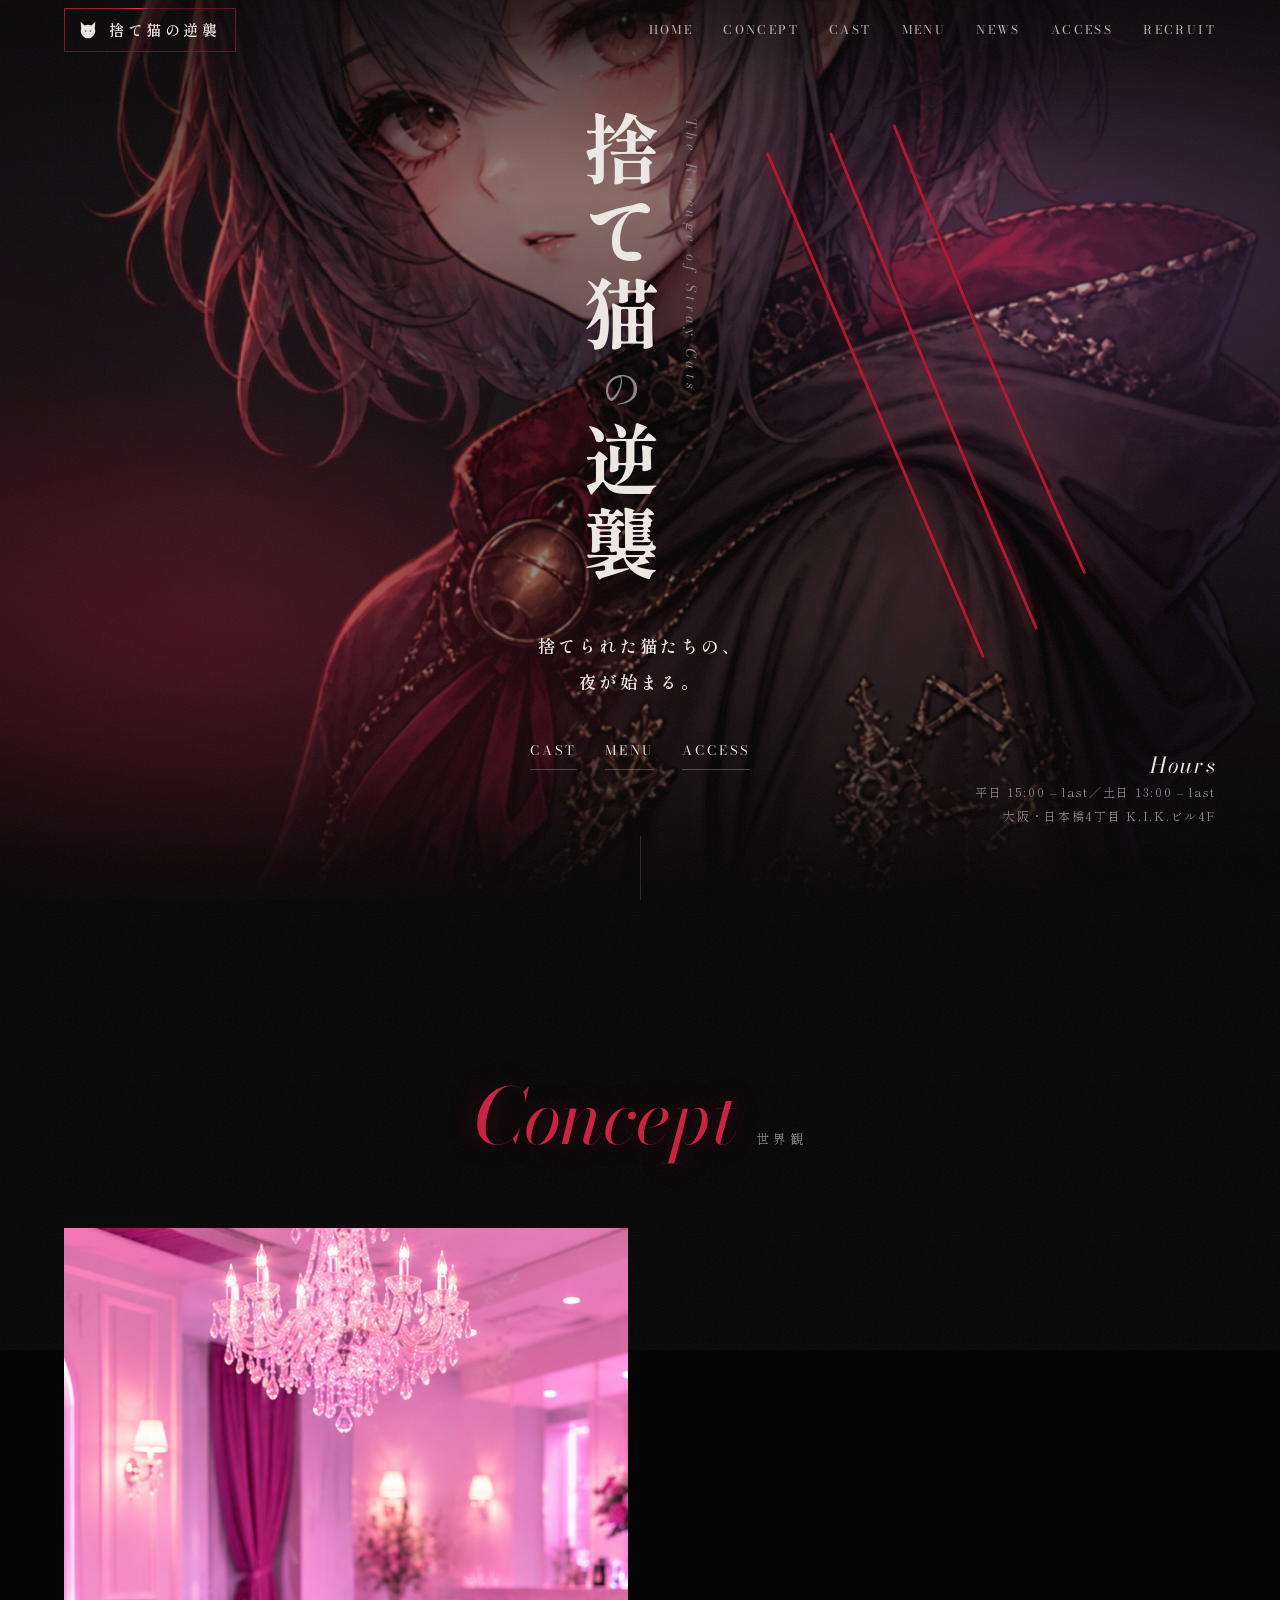
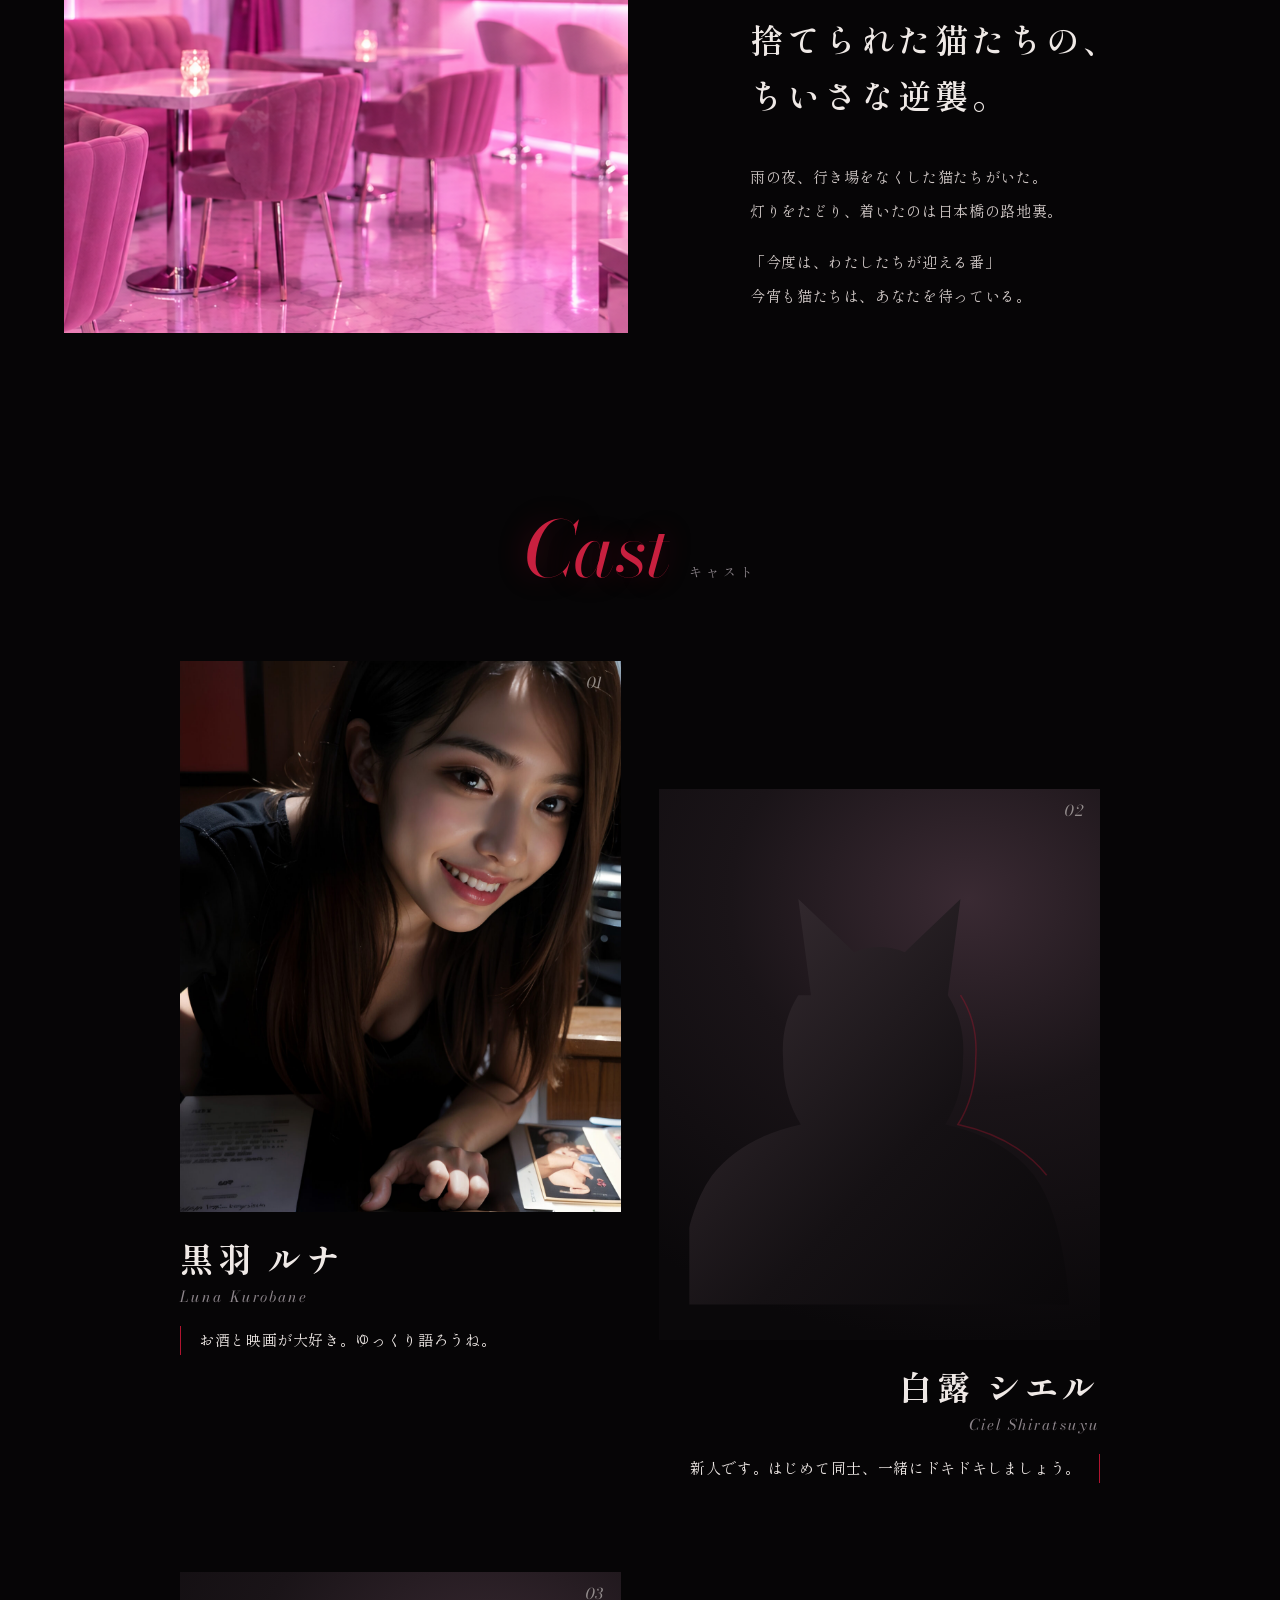
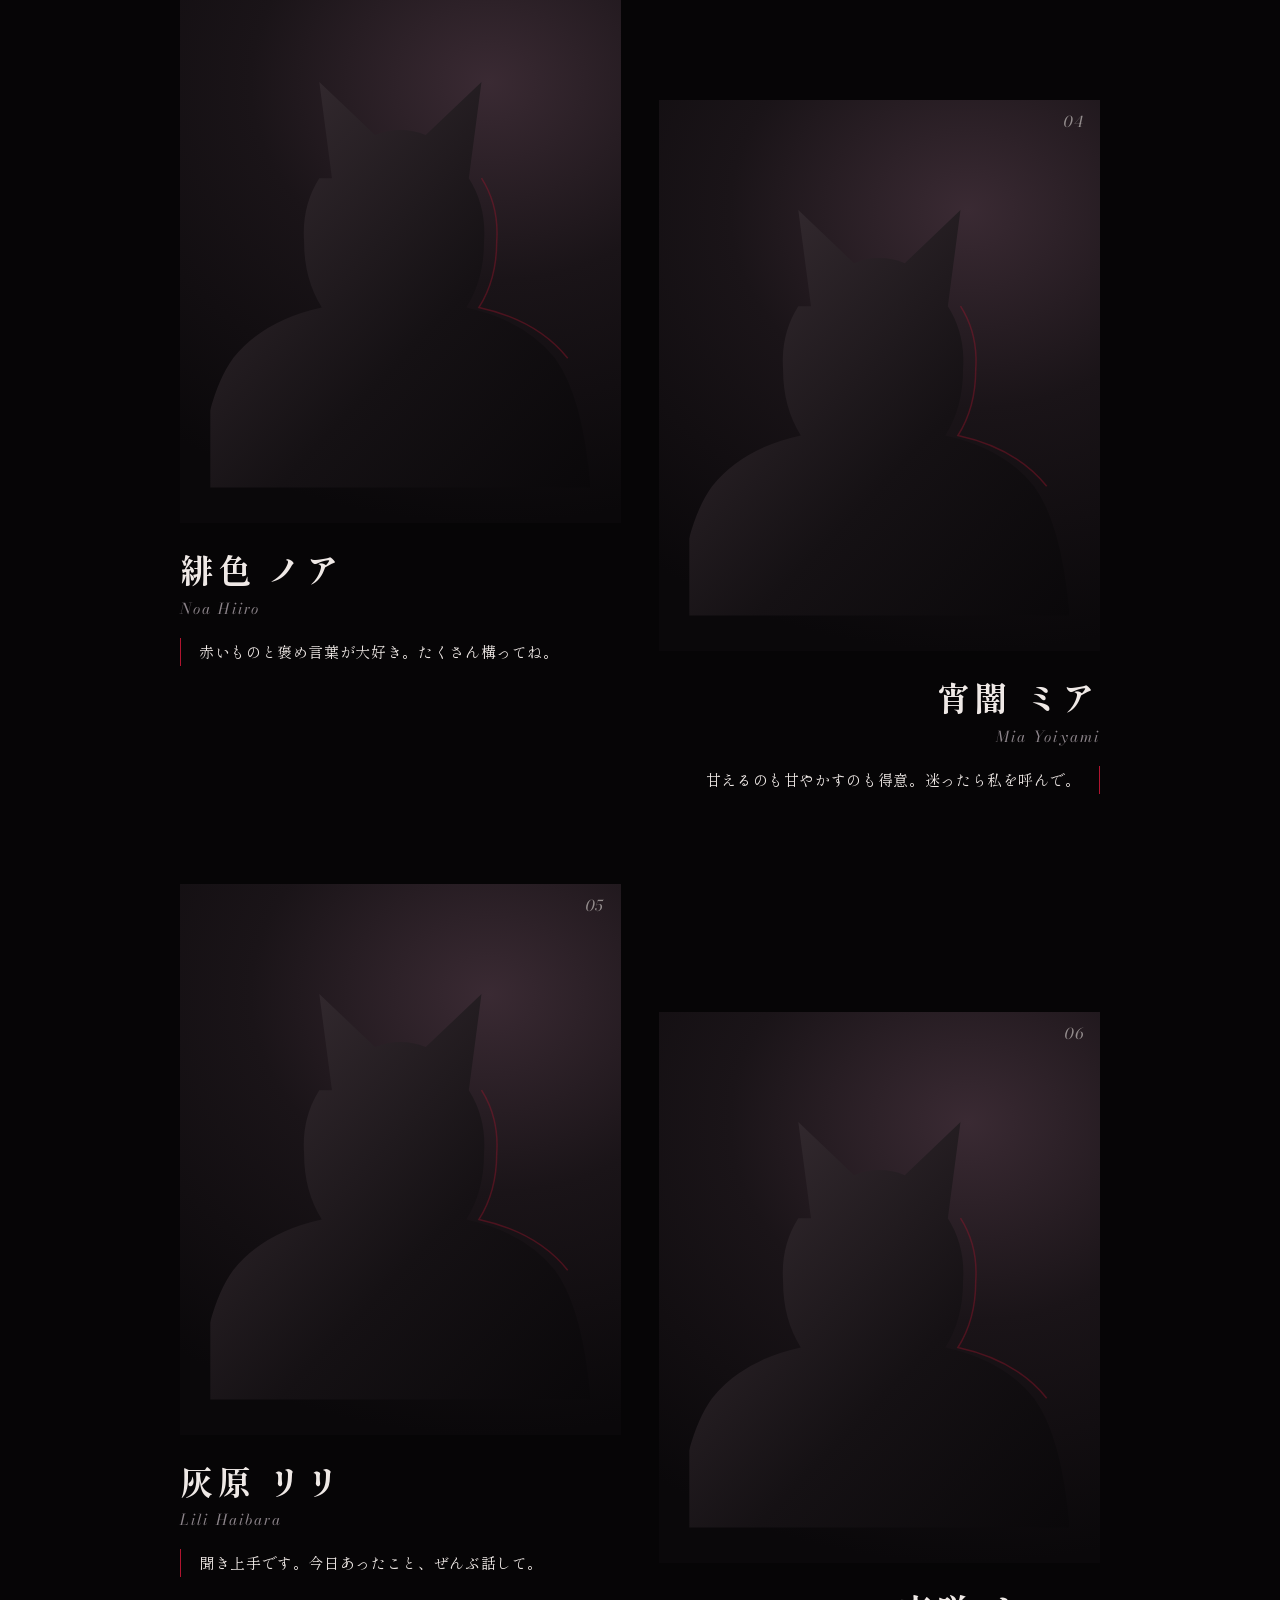
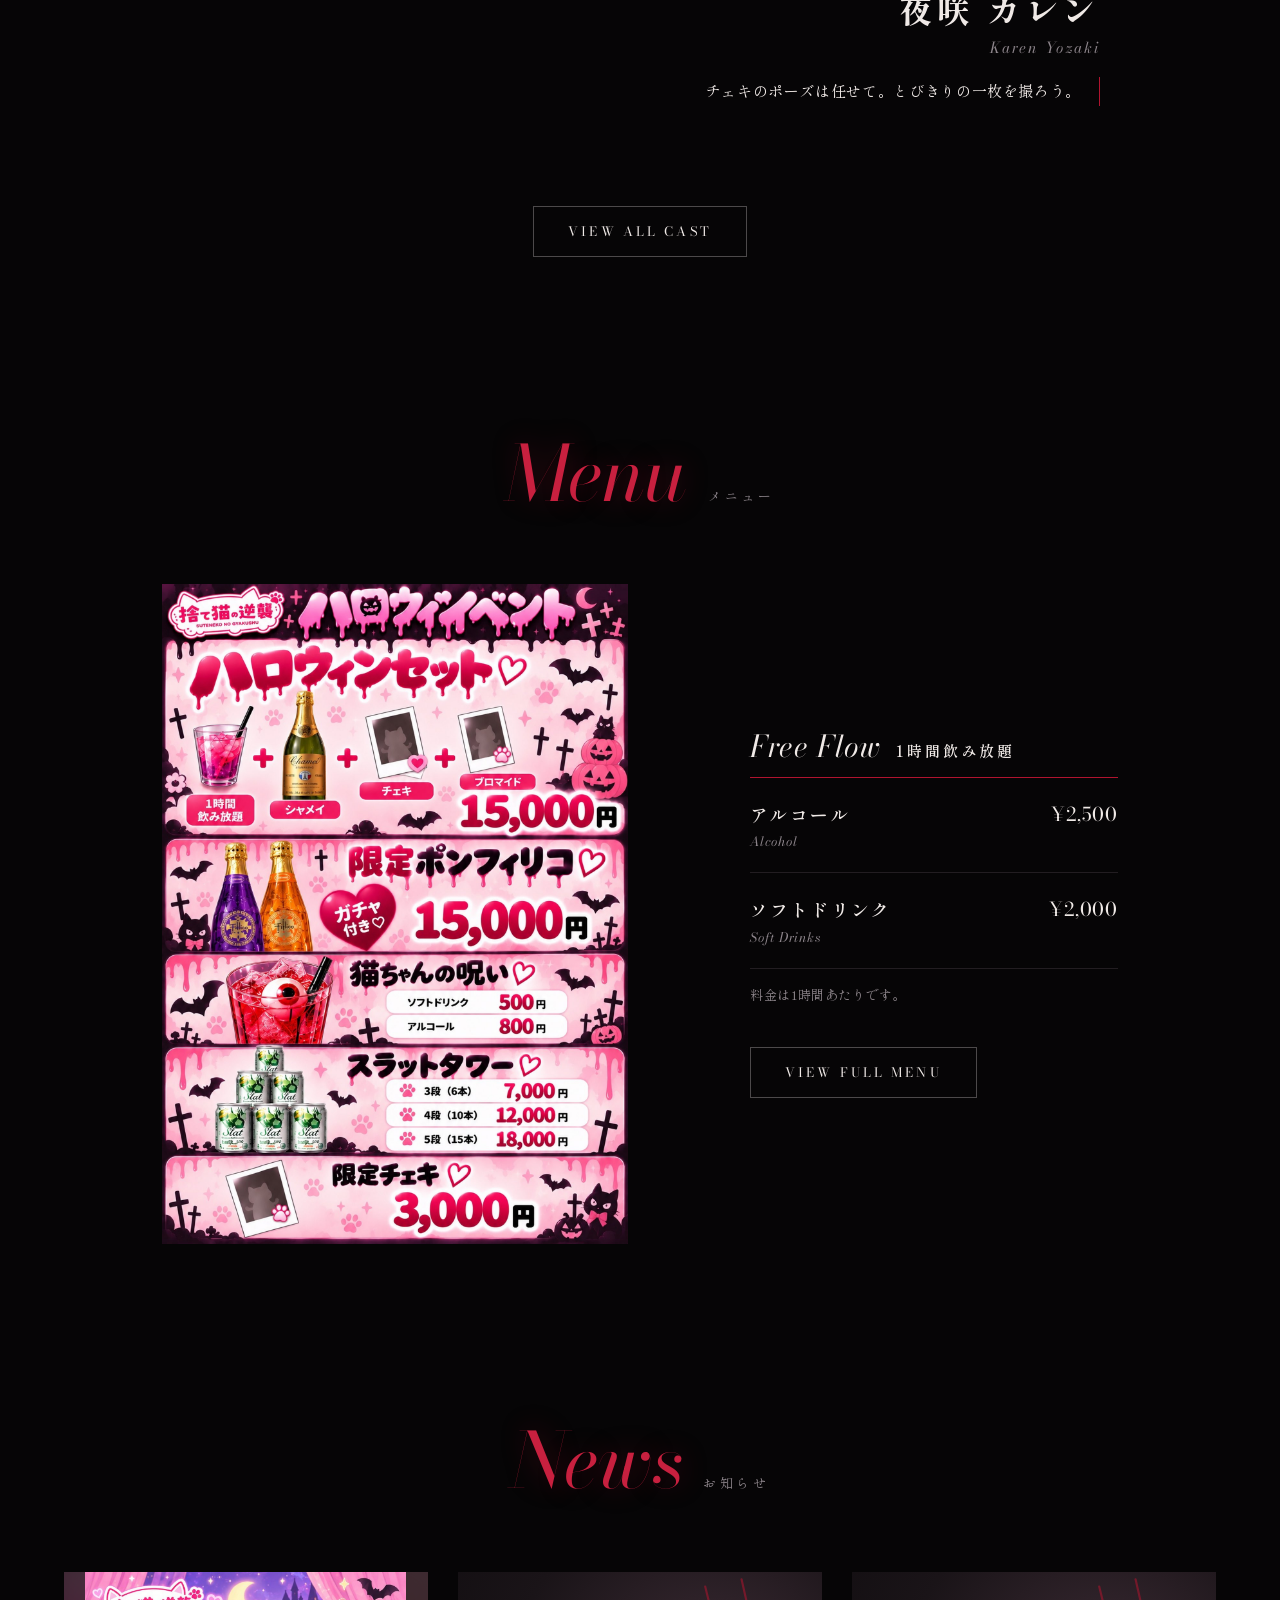
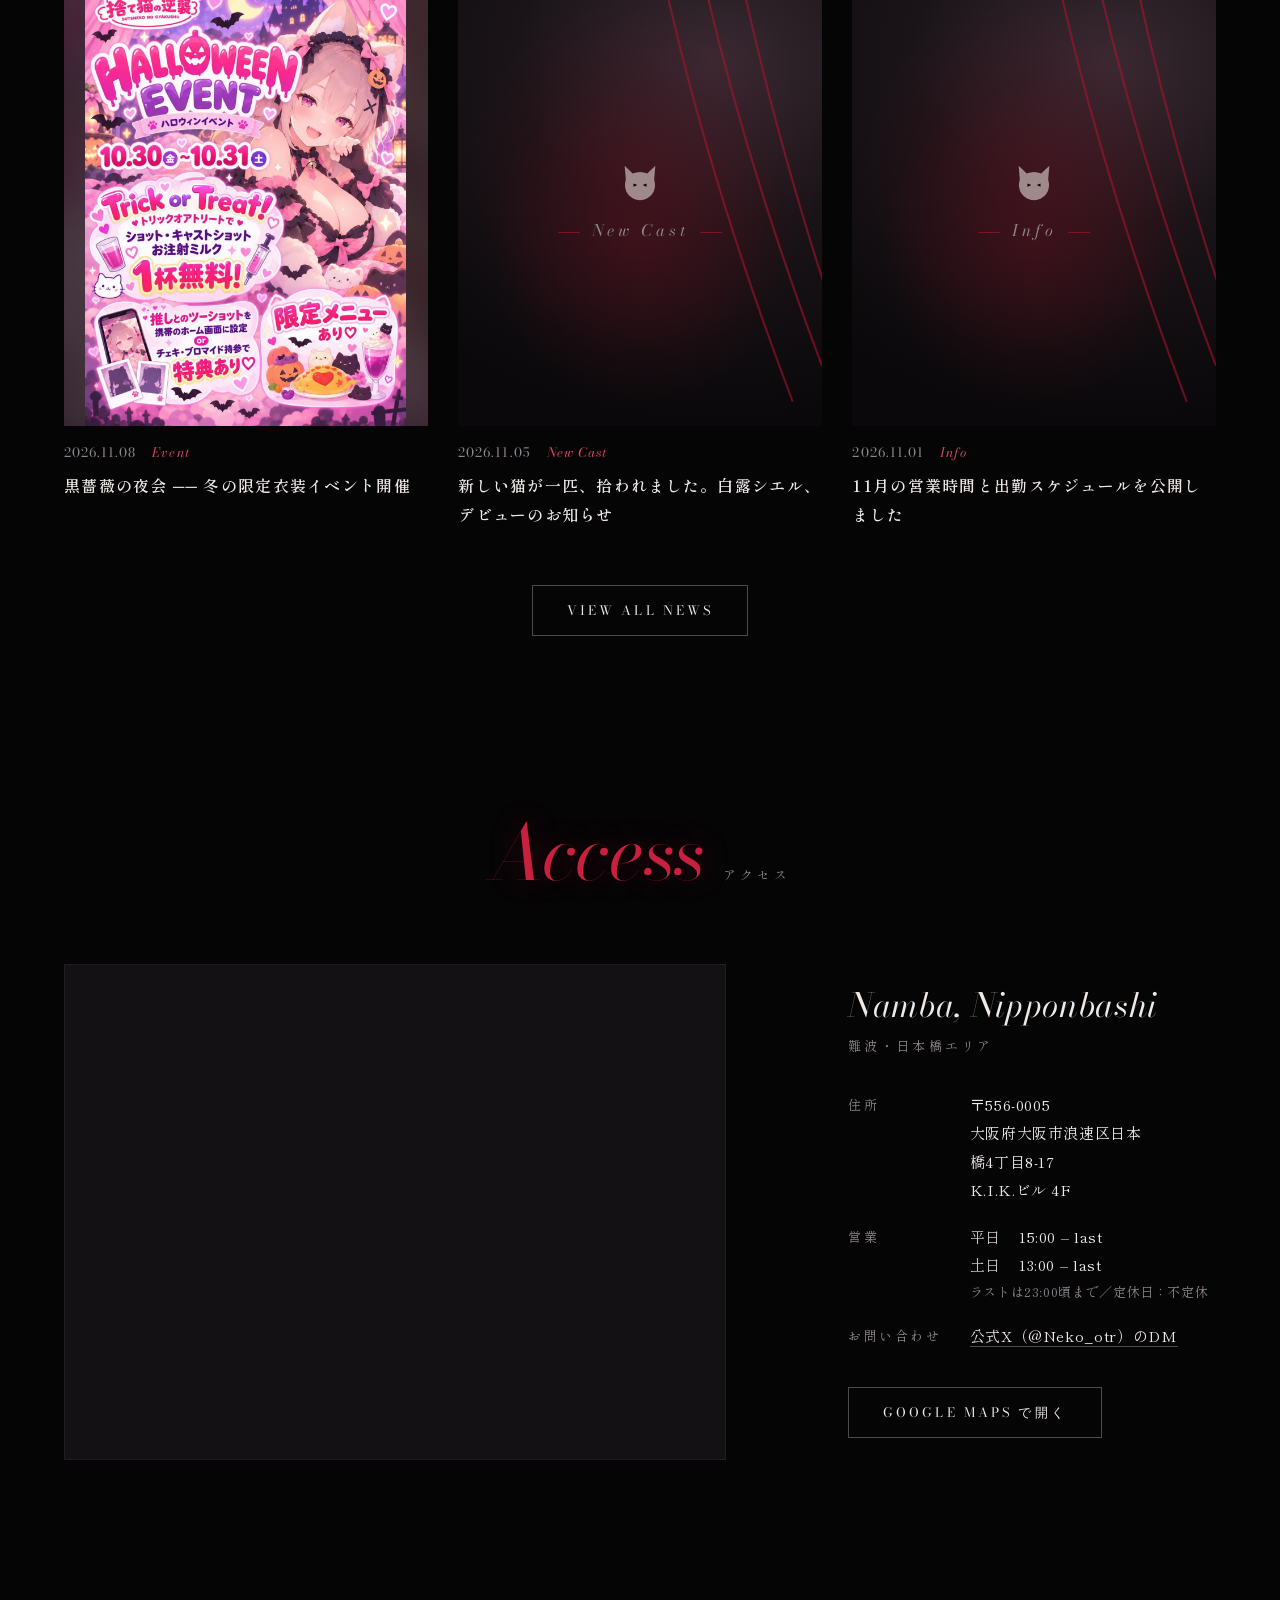
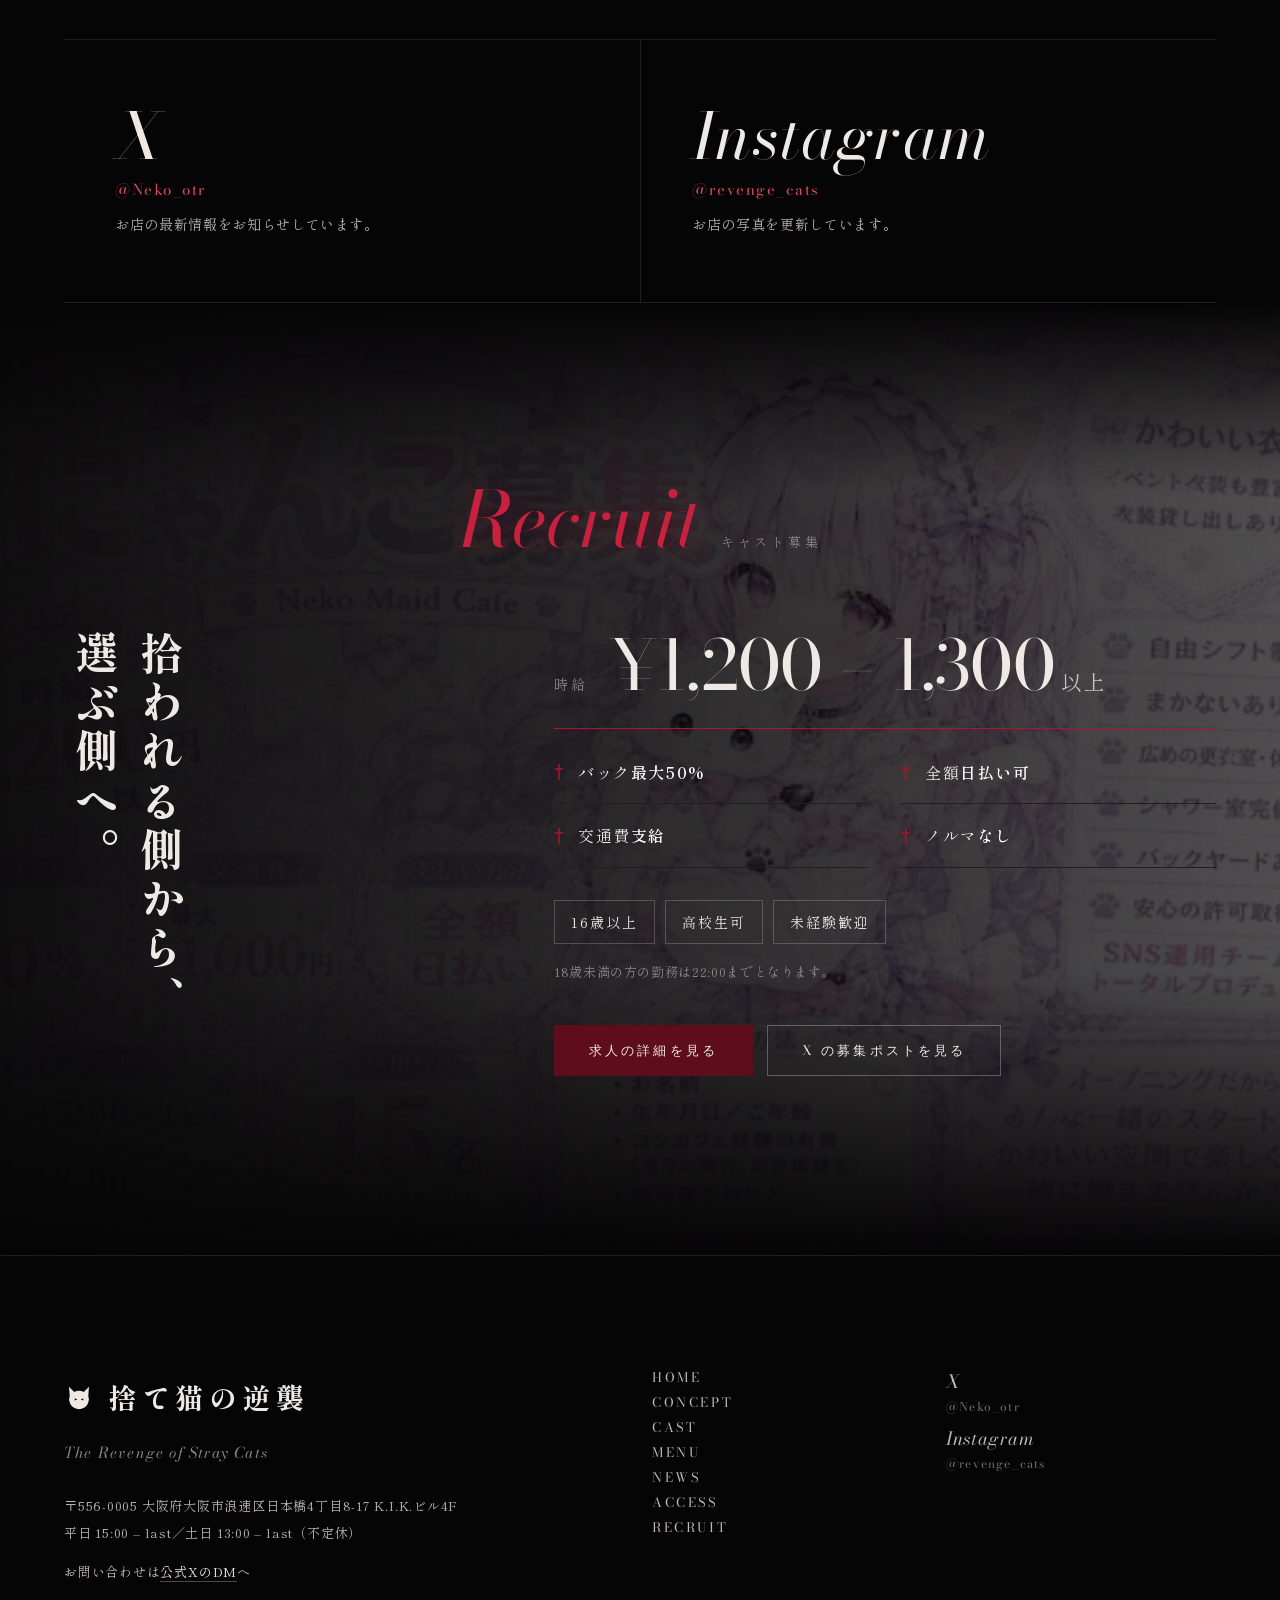
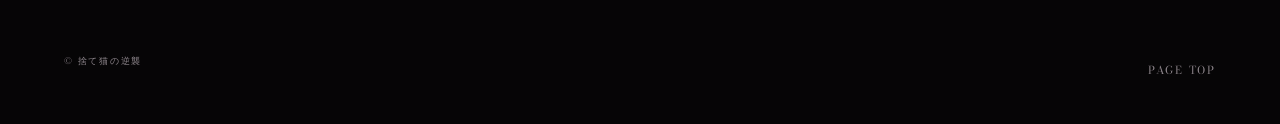
==== commit 3dfca94d: "TOPページとサブページのデザイン・文言を調整 - TOP：店名を中央に配置、セクション見出しを中央ぞろえ - ヘッダーのロゴに赤い枠と、枠を回り続ける光を追加 - キャスト：TOPは2列の互い違いで" ====
--- a/index.html
+++ b/index.html
@@ -23,7 +23,7 @@
 <link rel="preconnect" href="https://fonts.googleapis.com">
 <link rel="preconnect" href="https://fonts.gstatic.com" crossorigin>
 <link href="https://fonts.googleapis.com/css2?family=Bodoni+Moda:ital,opsz,wght@0,6..96,400;1,6..96,400&family=Shippori+Mincho+B1:wght@400;600;800&display=swap" rel="stylesheet">
-<link rel="stylesheet" href="css/style.css?v=2026111208">
+<link rel="stylesheet" href="css/style.css?v=2026111214">
 <script type="application/ld+json">
 {
   "@context": "https://schema.org",
@@ -175,9 +175,9 @@
     <div class="sec-head"><h2>Concept</h2><p>世界観</p></div>
     <div class="concept-photo ph reveal" data-photo="concept" data-alt="捨て猫の逆襲の世界観"><svg class="sil" viewBox="0 0 300 400" preserveAspectRatio="xMidYMax meet" aria-hidden="true"><use href="#sil"/></svg></div>
     <div class="concept-text reveal">
-      <h3><span class="nw">捨てられた猫たちが、</span><br><span class="nw">今夜は、あなたを拾う。</span></h3>
-      <p>日本橋の片隅にある、黒い洋館のカフェ。少しだけ毒のある猫たちが、はじめての方もやさしくお迎えします。</p>
-      <p>おひとりでも、ふらりとどうぞ。</p>
+      <h3><span class="nw">捨てられた猫たちの、</span><br><span class="nw">ちいさな逆襲。</span></h3>
+      <p>雨の夜、行き場をなくした猫たちがいた。<br>灯りをたどり、着いたのは日本橋の路地裏。</p>
+      <p>「今度は、わたしたちが迎える番」<br>今宵も猫たちは、あなたを待っている。</p>
     </div>
   </section>
 
@@ -189,11 +189,12 @@
 
   <section class="sec sec-follow" id="menu">
     <div class="sec-head"><h2>Menu</h2><p>メニュー</p></div>
-    <div class="grid12">
-      <div class="menu-photo ph plain ph-natural reveal" data-photo="menu" data-zoom data-alt="捨て猫の逆襲のメニュー"></div>
-      <div class="menu-list">
+    <div class="grid12 menu-top">
+      <a class="menu-photo-link reveal" href="menu.html" aria-label="メニューを見る">
+        <div class="menu-photo ph plain ph-natural" data-photo="menu" data-alt="捨て猫の逆襲のメニュー"></div>
+      </a>
+      <div class="menu-side reveal">
         <div data-render="menu-top"></div>
-        <p class="menu-note">価格はすべて税込です。チャージ・時間制については店頭でご案内します。</p>
         <div class="menu-more"><a class="btn" href="menu.html">VIEW FULL MENU</a></div>
       </div>
     </div>
@@ -201,7 +202,7 @@
 
   <section class="sec sec-follow" id="news">
     <div class="sec-head"><h2>News</h2><p>お知らせ</p></div>
-    <div class="grid12" data-render="news-top"></div>
+    <div class="news-cards" data-render="news-top"></div>
     <div class="news-more"><a class="btn" href="news.html">VIEW ALL NEWS</a></div>
   </section>
 
@@ -240,11 +241,10 @@
     <div class="grid12">
       <div class="recruit-lead reveal">
         <h3>拾われる側から、<br>選ぶ側へ。</h3>
-        <p>黒いドレスと猫の耳。<br>あなたの「好き」を武器にして、<br>この夜の主役になりませんか。</p>
       </div>
       <div class="recruit-body reveal">
         <dl class="wage"><dt>時給</dt><dd>¥1,200 – 1,300<small>以上</small></dd></dl>
-        <ul class="perks"><li><svg viewBox="0 0 10 16" aria-hidden="true"><path d="M5 0v16M1 5h8" stroke="currentColor" stroke-width="1.4" fill="none"/></svg><span>バック<b>最大50%</b></span></li><li><svg viewBox="0 0 10 16" aria-hidden="true"><path d="M5 0v16M1 5h8" stroke="currentColor" stroke-width="1.4" fill="none"/></svg><span>全額<b>日払い可</b></span></li><li><svg viewBox="0 0 10 16" aria-hidden="true"><path d="M5 0v16M1 5h8" stroke="currentColor" stroke-width="1.4" fill="none"/></svg><span>交通費<b>支給</b></span></li><li><svg viewBox="0 0 10 16" aria-hidden="true"><path d="M5 0v16M1 5h8" stroke="currentColor" stroke-width="1.4" fill="none"/></svg><span>オリジナル<b>制服あり</b></span></li><li><svg viewBox="0 0 10 16" aria-hidden="true"><path d="M5 0v16M1 5h8" stroke="currentColor" stroke-width="1.4" fill="none"/></svg><span>ノルマ<b>なし</b></span></li><li><svg viewBox="0 0 10 16" aria-hidden="true"><path d="M5 0v16M1 5h8" stroke="currentColor" stroke-width="1.4" fill="none"/></svg><span>連絡先交換<b>なし</b></span></li><li><svg viewBox="0 0 10 16" aria-hidden="true"><path d="M5 0v16M1 5h8" stroke="currentColor" stroke-width="1.4" fill="none"/></svg><span>店外業務<b>なし</b></span></li><li><svg viewBox="0 0 10 16" aria-hidden="true"><path d="M5 0v16M1 5h8" stroke="currentColor" stroke-width="1.4" fill="none"/></svg><span>体験入店<b>できます</b></span></li></ul>
+        <ul class="perks"><li><svg viewBox="0 0 10 16" aria-hidden="true"><path d="M5 0v16M1 5h8" stroke="currentColor" stroke-width="1.4" fill="none"/></svg><span>バック<b>最大50%</b></span></li><li><svg viewBox="0 0 10 16" aria-hidden="true"><path d="M5 0v16M1 5h8" stroke="currentColor" stroke-width="1.4" fill="none"/></svg><span>全額<b>日払い可</b></span></li><li><svg viewBox="0 0 10 16" aria-hidden="true"><path d="M5 0v16M1 5h8" stroke="currentColor" stroke-width="1.4" fill="none"/></svg><span>交通費<b>支給</b></span></li><li><svg viewBox="0 0 10 16" aria-hidden="true"><path d="M5 0v16M1 5h8" stroke="currentColor" stroke-width="1.4" fill="none"/></svg><span>ノルマ<b>なし</b></span></li></ul>
         <div class="qual"><span>16歳以上</span><span>高校生可</span><span>未経験歓迎</span></div>
         <p class="recruit-note">18歳未満の方の勤務は22:00までとなります。</p>
         <div class="recruit-cta">
@@ -273,6 +273,6 @@
 <script src="data/cast.js"></script>
 <script src="data/menu.js"></script>
 <script src="data/news.js"></script>
-<script src="js/main.js?v=2026111208"></script>
+<script src="js/main.js?v=2026111214"></script>
 </body>
 </html>
--- a/css/style.css
+++ b/css/style.css
@@ -30,15 +30,19 @@
 .ph.plain::before{content:"";position:absolute;inset:0;background:radial-gradient(60% 50% at 50% 60%,rgba(176,20,47,.18),transparent 70%)}
 /* メニュー・お知らせの写真（チラシなど文字入り）：切り抜かずに全体を表示。
    枠は写真と同じ形（JSで設定）。高さの上限を超える分は、同じ写真を暗くぼかして左右を埋める */
-.ph-natural.has-img::before{content:"";position:absolute;inset:-40px;background:var(--ph-bg) center/cover no-repeat;filter:blur(28px) brightness(.3)}
-.ph-natural.has-img img{object-fit:contain}
-.ph-natural.has-img svg.sil{display:none}
+.ph-natural.has-img::before,.ph-fit.has-img::before{content:"";position:absolute;inset:-40px;background:var(--ph-bg) center/cover no-repeat;filter:blur(28px) brightness(.3)}
+.ph-natural.has-img img,.ph-fit.has-img img{object-fit:contain}
+.ph-natural.has-img svg.sil,.ph-fit.has-img svg.sil{display:none}
 .ph .zoom{position:absolute;inset:0;z-index:2;cursor:zoom-in}
 
 /* ===== Header ===== */
 .hd{position:fixed;inset:0 0 auto 0;z-index:50;height:60px;display:flex;align-items:center;justify-content:space-between;padding:0 var(--gutter);transition:background .6s var(--ease),height .6s var(--ease)}
 .hd.is-scrolled{background:rgba(6,5,6,.78);backdrop-filter:blur(10px);-webkit-backdrop-filter:blur(10px);height:52px}
-.logo{display:flex;align-items:center;gap:10px;font-weight:600;font-size:15px;letter-spacing:.24em}
+@property --logo-a{syntax:"<angle>";inherits:false;initial-value:0deg}
+.logo{position:relative;display:flex;align-items:center;gap:10px;padding:7px 14px 7px 12px;border:1px solid rgba(176,20,47,.55);font-weight:600;font-size:15px;letter-spacing:.24em;transition:background .5s var(--ease)}
+.logo:hover,.logo:focus-visible{background:rgba(94,13,28,.3)}
+.logo::before{content:"";position:absolute;inset:-1px;padding:1px;pointer-events:none;background:conic-gradient(from var(--logo-a),transparent 0deg 250deg,rgba(176,20,47,.9) 300deg,#ff2b4c 330deg,transparent 360deg);-webkit-mask:linear-gradient(#000 0 0) content-box,linear-gradient(#000 0 0);-webkit-mask-composite:xor;mask:linear-gradient(#000 0 0) content-box exclude,linear-gradient(#000 0 0);filter:drop-shadow(0 0 3px rgba(255,43,76,.7));animation:logoTrace 7s linear infinite}
+@keyframes logoTrace{to{--logo-a:360deg}}
 .logo svg{width:22px;height:22px}
 .nav{display:flex;gap:30px;font:400 12px/1 var(--serif-en);letter-spacing:.2em}
 .nav a{position:relative;padding:6px 0;opacity:.8;transition:opacity .4s}
@@ -59,14 +63,15 @@
 .drawer .sns a{font-size:14px;font-style:normal}
 
 /* ===== HERO（TOP） ===== */
-.hero{position:relative;min-height:100svh;display:grid;grid-template-columns:minmax(0,5fr) minmax(0,7fr);isolation:isolate;overflow:hidden}
-.hero-photo{grid-column:2;position:relative;min-height:100svh;overflow:hidden}
+.hero{position:relative;min-height:100svh;display:flex;align-items:center;justify-content:center;isolation:isolate;overflow:hidden}
+.hero-photo{position:absolute;inset:0;overflow:hidden}
 .hero-photo .ph{position:absolute;inset:0;transform:translate3d(var(--px,0),var(--py,0),0) scale(1.06);transition:transform 1.4s var(--ease)}
 .hero-photo .ph svg.sil{height:86%;transform:scale(1.06);animation:slowzoom 14s var(--ease) forwards}
 @keyframes slowzoom{to{transform:scale(1)}}
 .hero-photo::after{content:"";position:absolute;inset:0;background:
-  linear-gradient(90deg,var(--black) 0%,rgba(6,5,6,0) 35%),
-  linear-gradient(0deg,var(--black) 0%,rgba(6,5,6,0) 30%);pointer-events:none}
+  radial-gradient(48% 60% at 50% 50%,rgba(6,5,6,.62),rgba(6,5,6,.28) 70%,rgba(6,5,6,.5) 100%),
+  linear-gradient(0deg,var(--black) 0%,rgba(6,5,6,0) 32%),
+  linear-gradient(180deg,rgba(6,5,6,.7) 0%,rgba(6,5,6,0) 22%);pointer-events:none}
 /* 煙 */
 .fog{position:absolute;inset:-25%;z-index:2;pointer-events:none;mix-blend-mode:screen}
 .fog i{position:absolute;inset:0;filter:blur(40px);opacity:.75;
@@ -75,18 +80,18 @@
 .fog i+i{animation-duration:37s;animation-direction:alternate-reverse;opacity:.5;transform:scale(1.3) rotate(12deg)}
 @keyframes drift{from{transform:translate3d(-7%,3%,0) scale(1.05)}to{transform:translate3d(7%,-4%,0) scale(1.3)}}
 /* 爪痕 */
-.claw{position:absolute;z-index:3;left:30%;top:16%;width:42%;height:62%;pointer-events:none;overflow:visible}
+.claw{position:absolute;z-index:3;left:50%;top:14%;width:min(380px,32vw);height:62%;margin-left:clamp(56px,6vw,110px);pointer-events:none;overflow:visible}
 .claw path{fill:none;stroke:var(--blood);stroke-width:2.2;stroke-linecap:round;stroke-dasharray:600;stroke-dashoffset:600;animation:slash 1.1s var(--ease) forwards;filter:drop-shadow(0 0 6px rgba(176,20,47,.7))}
 .claw path:nth-child(1){animation-delay:4.1s}.claw path:nth-child(2){animation-delay:4.25s}.claw path:nth-child(3){animation-delay:4.4s}
 @keyframes slash{to{stroke-dashoffset:0}}
 
-.hero-copy{grid-column:1;grid-row:1;position:relative;z-index:4;display:flex;flex-direction:column;justify-content:flex-end;padding:100px 0 64px var(--gutter)}
-.title{display:flex;gap:clamp(18px,2.4vw,34px);align-items:flex-start;transform:translate3d(calc(var(--px,0px) * -.5),calc(var(--py,0px) * -.5),0);transition:transform 1.6s var(--ease)}
+.hero-copy{position:relative;z-index:4;display:flex;flex-direction:column;align-items:center;text-align:center;padding:100px var(--gutter) 120px}
+.title{display:flex;justify-content:center;gap:clamp(18px,2.4vw,34px);align-items:flex-start;transform:translate3d(calc(var(--px,0px) * -.5),calc(var(--py,0px) * -.5),0);transition:transform 1.6s var(--ease)}
 .title h1{writing-mode:vertical-rl;font-weight:800;font-size:clamp(56px,min(6vw,10.5vh),104px);line-height:1;letter-spacing:.08em;margin-right:-.08em}
 .title h1 .no{font-weight:400;font-size:.52em;color:var(--ash);margin:.2em 0}
 .title .en{writing-mode:vertical-rl;font:italic 400 clamp(13px,1.1vw,16px)/1 var(--serif-en);letter-spacing:.32em;color:var(--ash);padding-top:8px}
-.catch{margin-top:36px;font-size:clamp(16px,1.35vw,19px);font-weight:600;letter-spacing:.2em;line-height:2.1}
-.cta{display:flex;gap:28px;margin-top:36px;font:400 13px/1 var(--serif-en);letter-spacing:.22em}
+.catch{margin-top:40px;font-size:clamp(16px,1.35vw,19px);font-weight:600;letter-spacing:.2em;line-height:2.1}
+.cta{display:flex;justify-content:center;gap:28px;margin-top:32px;font:400 13px/1 var(--serif-en);letter-spacing:.22em}
 .cta a{padding:12px 0;border-bottom:1px solid rgba(239,233,230,.28);transition:border-color .5s,color .5s}
 .cta a:hover,.cta a:focus-visible{border-color:var(--blood);color:#fff}
 .open-info{position:absolute;right:var(--gutter);bottom:72px;z-index:4;text-align:right;font-size:12px;line-height:2;color:var(--ash);letter-spacing:.14em}
@@ -134,6 +139,7 @@
 .sec{padding:clamp(96px,14vw,180px) var(--gutter);position:relative}
 .sec.sec-follow{padding-top:0;scroll-margin-top:72px}
 .sec-head{display:flex;align-items:baseline;gap:20px;margin-bottom:clamp(40px,6vw,72px)}
+#concept .sec-head,#cast .sec-head,#menu .sec-head,#news .sec-head,#access .sec-head,#recruit .sec-head{justify-content:center}
 .sec-head h2{font:italic 400 clamp(44px,6vw,88px)/1 var(--serif-en);letter-spacing:-.01em;color:#c8203f;text-shadow:0 0 28px rgba(176,20,47,.35)}
 .sec-head p{font-size:13px;color:var(--ash);letter-spacing:.3em}
 .grid12{display:grid;grid-template-columns:repeat(12,minmax(0,1fr));gap:0 24px}
@@ -159,14 +165,17 @@
 .concept-text p+p{margin-top:1.2em}
 
 /* ===== CAST（TOP） ===== */
-.cast-list{display:grid;gap:clamp(80px,10vw,140px)}
-.cast{display:grid;grid-template-columns:repeat(12,minmax(0,1fr));gap:0 24px;align-items:end}
-.cast-photo{grid-column:1/8;position:relative;aspect-ratio:4/5;overflow:hidden}
+.cast-list{display:grid;grid-template-columns:repeat(2,minmax(0,1fr));gap:clamp(56px,7vw,96px) clamp(16px,3vw,48px);max-width:920px;margin:0 auto}
+.cast-photo{position:relative;aspect-ratio:4/5;overflow:hidden}
 .cast-photo .ph{position:absolute;inset:0;transition:transform 2.4s var(--ease)}
 .cast:hover .cast-photo .ph{transform:scale(1.045)}
-.cast-body{grid-column:9/13;padding-bottom:12px}
-.cast:nth-child(even) .cast-photo{grid-column:6/13;grid-row:1}
-.cast:nth-child(even) .cast-body{grid-column:1/5;grid-row:1}
+.cast-body{padding-top:24px}
+.cast-list .cast:nth-child(even){margin-top:clamp(64px,10vw,140px)}
+.cast-list .cast:nth-child(even) .cast-body{text-align:right}
+.cast-list .cast:nth-child(even) .cast-quote{padding-left:0;padding-right:18px;border-left:0;border-right:1px solid var(--blood)}
+.cast-photo .ci-no{z-index:2}
+.cast .cast-name{font-size:clamp(24px,2.6vw,36px)}
+.cast .cast-quote{margin:18px 0 0;font-size:15px;line-height:1.9}
 .cast-name{font-size:clamp(30px,3.4vw,48px);font-weight:800;letter-spacing:.14em;line-height:1.3}
 .cast-en{font:italic 400 15px var(--serif-en);color:var(--ash);letter-spacing:.14em;margin-top:6px}
 .cast-quote{margin:32px 0 28px;font-size:17px;line-height:2;padding-left:18px;border-left:1px solid var(--blood)}
@@ -174,12 +183,16 @@
 .cast-meta dt{color:var(--ash)}
 
 /* ===== MENU（TOP） ===== */
-.menu-photo{grid-column:1/6;position:sticky;top:96px;aspect-ratio:4/5;align-self:start}
+.menu-top{align-items:center}
+.menu-photo-link{grid-column:2/7;display:block}
+.menu-photo{aspect-ratio:4/5;margin:0 auto;transition:opacity .6s var(--ease)}
 .menu-photo.has-img{max-height:calc(100svh - 136px)}
-.menu-list{grid-column:7/13}
-.menu-cat+.menu-cat{margin-top:72px}
-.menu-cat h3{display:flex;align-items:baseline;gap:16px;padding-bottom:14px;border-bottom:1px solid var(--blood);font:italic 400 30px/1 var(--serif-en);letter-spacing:.02em}
-.menu-cat h3 small{font:400 12px var(--serif-jp);color:var(--ash);letter-spacing:.24em}
+.menu-photo-link:hover .menu-photo,.menu-photo-link:focus-visible .menu-photo{opacity:.85}
+.menu-side{grid-column:8/12}
+.menu-cat h3{display:flex;align-items:baseline;flex-wrap:wrap;gap:4px 16px;padding-bottom:14px;border-bottom:1px solid var(--blood);font:italic 400 30px/1.1 var(--serif-en);letter-spacing:.02em}
+.menu-cat h3 small{font:600 15px var(--serif-jp);color:var(--bone);font-style:normal;letter-spacing:.2em}
+.menu-cat .note{margin-top:14px;font-size:13px;color:var(--ash);line-height:1.9}
+.menu-side .menu-more{margin-top:40px}
 .item{display:grid;grid-template-columns:1fr auto;gap:2px 24px;padding:22px 0;border-bottom:1px solid var(--char);transition:background .5s var(--ease)}
 .item h3,.item h4{font-size:18px;font-weight:600;letter-spacing:.12em;line-height:1.6}
 .item .en{grid-column:1;font:italic 400 13px/1.4 var(--serif-en);color:var(--ash);letter-spacing:.06em}
@@ -187,28 +200,29 @@
 .item p{grid-column:1/-1;margin-top:8px;font-size:13px;color:#b9b0ae;line-height:1.9}
 .item:hover h3,.item:hover h4{color:#fff}
 .menu-note{margin-top:28px;font-size:13px;color:var(--ash);line-height:2}
-.menu-more{margin-top:36px}
 
 /* ===== NEWS（TOP） ===== */
-.news-feature{grid-column:1/8}
-.news-feature .ph{aspect-ratio:16/10;overflow:hidden}
-.news-feature .ph.has-img,.nl-feature .ph.has-img{max-height:78svh}
-.news-feature .ph-in{position:absolute;inset:0;transition:transform 2.4s var(--ease)}
-.news-feature:hover .ph-in{transform:scale(1.04)}
 .meta{display:flex;gap:16px;align-items:center;font:400 13px/1 var(--serif-en);letter-spacing:.08em;color:var(--ash)}
 .meta .tag{color:#d9485f;font-style:italic}
-.news-feature .meta{margin-top:24px}
-.news-feature h3{margin-top:14px;font-size:clamp(22px,2.3vw,30px);font-weight:600;line-height:1.7;letter-spacing:.1em}
-.news-feature p{margin-top:12px;font-size:14px;color:#b9b0ae;max-width:34em}
-.news-list{grid-column:9/13;list-style:none;border-top:1px solid var(--char)}
-.news-list a{display:block;padding:26px 0;border-bottom:1px solid var(--char)}
-.news-list h3{margin-top:12px;font-size:16px;font-weight:600;line-height:1.8;letter-spacing:.08em}
-.news-more{margin-top:40px}
+.news-cards{display:grid;grid-template-columns:repeat(3,minmax(0,1fr));gap:48px clamp(16px,2.4vw,32px)}
+.news-card{display:block}
+.news-card .ph{aspect-ratio:4/5;overflow:hidden}
+.news-card .ph img{transition:transform 2.4s var(--ease)}
+.news-card:hover .ph img{transform:scale(1.04)}
+.news-card .meta{margin-top:20px}
+.ph-mark{position:absolute;inset:0;z-index:1;display:flex;flex-direction:column;align-items:center;justify-content:center;gap:16px;background:radial-gradient(70% 55% at 50% 45%,rgba(94,13,28,.35),transparent 70%)}
+.ph-mark .claws{position:absolute;inset:0;width:100%;height:100%}
+.ph-mark .claws path{fill:none;stroke:var(--blood);stroke-width:.6;stroke-linecap:round;opacity:.55}
+.ph-mark .cat{position:relative;width:46px;height:46px;color:rgba(239,233,230,.55)}
+.ph-mark .label{position:relative;font:italic 400 16px/1 var(--serif-en);letter-spacing:.24em;color:var(--ash)}
+.ph-mark .label::before,.ph-mark .label::after{content:"";display:inline-block;width:22px;height:1px;margin:0 12px;vertical-align:middle;background:rgba(176,20,47,.6)}
+.news-card h3{margin-top:12px;font-size:16px;font-weight:600;line-height:1.8;letter-spacing:.08em}
+.news-more{margin-top:56px;display:flex;justify-content:center}
 
 /* ===== ACCESS（TOP） ===== */
 .map{grid-column:1/8;position:relative;aspect-ratio:4/3;background:var(--coal);overflow:hidden}
-.map iframe{position:absolute;inset:0;width:100%;height:100%;border:0;filter:grayscale(1) invert(.9) contrast(.85) brightness(.9)}
-.map::after{content:"";position:absolute;inset:0;pointer-events:none;box-shadow:inset 0 0 80px rgba(6,5,6,.8);mix-blend-mode:multiply}
+.map iframe{position:absolute;inset:0;width:100%;height:100%;border:0}
+.map::after{content:"";position:absolute;inset:0;pointer-events:none;box-shadow:inset 0 0 0 1px var(--char)}
 .access-info{grid-column:9/13;align-self:center}
 .access-info .area{font:italic 400 clamp(28px,2.6vw,38px)/1.2 var(--serif-en);letter-spacing:.02em}
 .access-info .area small{display:block;margin-top:10px;font:400 13px var(--serif-jp);color:var(--ash);letter-spacing:.24em}
@@ -302,21 +316,20 @@
 .ci .cast-quote{margin:28px 0 24px;font-size:16px}
 
 /* ===== MENU（menu.html） ===== */
-.mn-visual{position:relative;aspect-ratio:21/9;margin-bottom:clamp(80px,10vw,140px)}
-.mn-visual.has-img{max-width:760px}
-.mn-cat{align-items:start}
-.mn-cat+.mn-cat{margin-top:clamp(80px,9vw,128px)}
-.mn-head{grid-column:1/5;position:sticky;top:96px}
-.mn-head h2{font:italic 400 clamp(34px,3.6vw,52px)/1.1 var(--serif-en);letter-spacing:.01em}
-.mn-head p{margin-top:12px;font-size:13px;color:var(--ash);letter-spacing:.24em}
-.mn-items{grid-column:6/13;border-top:1px solid var(--blood)}
+.mn-wrap{align-items:start}
+.mn-visual{grid-column:1/6;position:sticky;top:96px;aspect-ratio:4/5;margin:0 auto}
+.mn-visual.has-img{max-height:calc(100svh - 136px)}
+.mn-list{grid-column:7/13}
+.mn-cat+.mn-cat{margin-top:72px}
+.mn-cat h2{display:flex;align-items:baseline;flex-wrap:wrap;gap:4px 16px;padding-bottom:14px;border-bottom:1px solid var(--blood);font:italic 400 clamp(28px,2.6vw,36px)/1.1 var(--serif-en);letter-spacing:.02em}
+.mn-cat h2 small{font:400 13px var(--serif-jp);color:var(--ash);letter-spacing:.24em}
 .mn-foot{margin-top:clamp(64px,8vw,100px);padding-top:28px;border-top:1px solid var(--char)}
 .mn-foot .menu-note{margin-top:0}
 
 /* ===== NEWS（news.html） ===== */
-.nl-feature{align-items:end;margin-bottom:clamp(72px,9vw,120px);scroll-margin-top:80px}
-.nl-feature .ph{grid-column:1/8;aspect-ratio:16/10}
-.nl-feature-body{grid-column:9/13}
+.nl-feature{align-items:center;margin-bottom:clamp(72px,9vw,120px);scroll-margin-top:80px}
+.nl-feature .ph{grid-column:1/7;aspect-ratio:4/5}
+.nl-feature-body{grid-column:8/13}
 .nl-feature h2{margin-top:14px;font-size:clamp(22px,2.3vw,30px);font-weight:600;line-height:1.7;letter-spacing:.1em}
 .nl-feature p{margin-top:14px;font-size:15px;line-height:2.1;color:#b9b0ae}
 .nl-list{list-style:none;border-top:1px solid var(--char)}
@@ -364,19 +377,16 @@
   .nav{display:none}.burger{display:block}
   .menu-open{overflow:hidden}
   /* HERO */
-  .hero{grid-template-columns:1fr;min-height:100svh}
-  .hero-photo{grid-column:1;grid-row:1;min-height:100svh}
-  .hero-photo::after{background:linear-gradient(0deg,var(--black) 8%,rgba(6,5,6,.2) 55%,rgba(6,5,6,.55) 100%)}
-  .claw{left:18%;top:20%;width:66%;height:44%}
-  .hero-copy{grid-row:1;padding:100px var(--gutter) 96px;justify-content:flex-end}
-  .title{justify-content:flex-end;position:absolute;right:var(--gutter);top:96px}
+  .hero-photo::after{background:radial-gradient(70% 50% at 50% 46%,rgba(6,5,6,.6),rgba(6,5,6,.3) 75%),linear-gradient(0deg,var(--black) 6%,rgba(6,5,6,0) 40%)}
+  .claw{left:50%;top:16%;width:34vw;height:40%;margin-left:13vw}
+  .hero-copy{padding:92px var(--gutter) 104px}
   .title h1{font-size:clamp(48px,14vw,72px)}
-  .catch{margin-top:0;font-size:17px}
-  .cta{gap:22px;margin-top:26px}
-  .open-info{position:static;text-align:left;margin-top:30px;font-size:13px}
+  .catch{margin-top:32px;font-size:16px}
+  .cta{gap:22px;margin-top:24px}
+  .open-info{position:static;text-align:center;margin-top:28px;font-size:13px}
   .hero-copy .open-info{display:block}
   .open-info.desk{display:none}
-  .scroll{left:auto;right:var(--gutter);height:56px}
+  .scroll{height:48px}
   /* 共通 */
   .grid12{grid-template-columns:minmax(0,1fr)}
   /* CONCEPT */
@@ -385,16 +395,23 @@
   .concept-text{padding:8px 0 0}
   .concept-text h3{font-size:min(24px,6.4vw)}
   /* CAST */
-  .cast,.cast:nth-child(even){grid-template-columns:1fr}
-  .cast-photo,.cast:nth-child(even) .cast-photo,.cast-body,.cast:nth-child(even) .cast-body{grid-column:1;grid-row:auto}
-  .cast-photo{margin:0 calc(var(--gutter) * -1)}
-  .cast-body{padding-top:28px}
+  .cast-list{gap:44px 12px}
+  .cast-body{padding-top:14px}
+  .cast-list .cast:nth-child(even){margin-top:56px}
+  .cast-list .cast:nth-child(even) .cast-quote{padding-right:10px}
+  .cast .cast-name{font-size:19px;letter-spacing:.08em}
+  .cast .cast-en{font-size:12px;letter-spacing:.06em}
+  .cast .cast-quote{margin-top:10px;padding-left:10px;font-size:14px;line-height:1.8}
   /* MENU / NEWS / ACCESS / SNS / RECRUIT */
-  .menu-photo,.menu-list,.news-feature,.news-list,.map,.access-info,.recruit-lead,.recruit-body{grid-column:1}
-  .menu-photo{position:relative;top:auto;margin:0 calc(var(--gutter) * -1) 48px;aspect-ratio:4/3}
+  .map,.access-info,.recruit-lead,.recruit-body{grid-column:1}
+  .menu-photo-link,.menu-side{grid-column:1}
+  .menu-photo-link{margin:0 calc(var(--gutter) * -1)}
+  .menu-side{margin-top:40px}
+  .logo{padding:6px 10px;font-size:14px;letter-spacing:.18em}
+  .menu-top .menu-more{margin-top:32px}
   .item h3,.item h4{font-size:17px}
-  .menu-cat h3 small{font-size:13px}
-  .news-list{margin-top:48px}
+  .news-cards{grid-template-columns:minmax(0,1fr);gap:48px}
+  .news-card .ph{aspect-ratio:16/10}
   .map{margin:0 calc(var(--gutter) * -1);aspect-ratio:1/1}
   .access-info{margin-top:40px}
   .info-list{grid-template-columns:1fr;gap:4px}
@@ -420,9 +437,8 @@
   .ci:nth-child(odd),.ci:nth-child(even){grid-column:1;margin-top:0}
   .ci-photo{margin:0 calc(var(--gutter) * -1)}
   .ci-body{padding-top:28px}
-  .mn-visual{margin:0 calc(var(--gutter) * -1) 72px;aspect-ratio:4/3}
-  .mn-head,.mn-items{grid-column:1}
-  .mn-head{position:static;margin-bottom:20px}
+  .mn-visual,.mn-list{grid-column:1}
+  .mn-visual{position:relative;top:auto;margin:0 calc(var(--gutter) * -1) 64px}
   .nl-feature .ph,.nl-feature-body,.nl-item .meta,.nl-body,.nl-item.has-photo .nl-body,.nl-photo{grid-column:1}
   .nl-feature .ph{margin:0 calc(var(--gutter) * -1)}
   .nl-feature-body{margin-top:24px}
